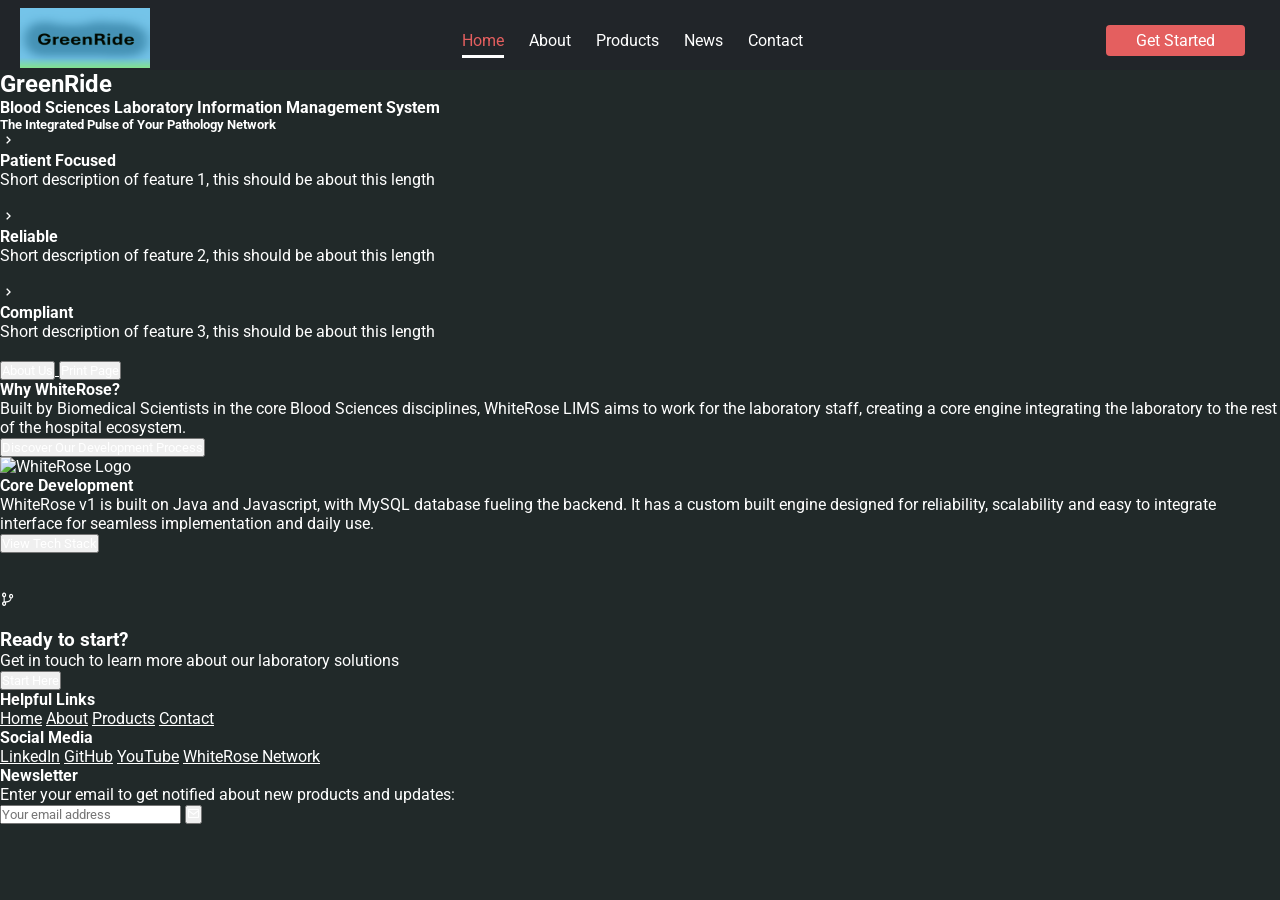
==== index.html @ c18aa9e8 "transition to GreenRide" ====
<!DOCTYPE html>
<html lang="en">
<head>
    <meta charset="UTF-8">
    <meta name="viewport" content="width=device-width, initial-scale=1.0">
    <meta name="description" content="Welcome to GreenRide - We make city travel cleaner, greener, and smarter, one ride at a time.">
    <meta name="keywords" content="">
    <title id="welcome_header">GreenRide</title>
    <link rel="icon" type="image/x-icon" href="logo.png">
    <link rel="stylesheet" href="stylesheet.css">
    <link rel="stylesheet" href="navbar.css">
    <link rel="stylesheet" href="general.css">
    <link rel="stylesheet" href="main.css">
    <link href='https://unpkg.com/boxicons@2.1.4/css/boxicons.min.css' rel='stylesheet'>
</head>
<body>
  <nav>
  <div class="navbar">
  <!-- Navbar is seperated into left, middle and right -->
        <div class="left-section">
           <img id="nav-logo" src="logo.png" alt="logo">
        </div>
        <div class="middle-section">
          <ul>
            <li><a href="index.html" class="current">Home</a></li>
            <li><a href="about.html">About</a></li>
            <li><a href="products.html">Products</a></li>
            <li><a href="#">News</a></li>
            <li><a href="#">Contact</a></li>
          </ul>
        </div>
        <div class="right-section">
          <button class="get-started-btn">Get Started</button>
        </div>
			</div>
  </nav>
    <div class="main">
        <h2 class="lims-title">GreenRide</h2>
        <h4 class="first-description">Blood Sciences Laboratory Information Management System </h4>
        <h5 class="second-description">The Integrated Pulse of Your Pathology Network</h5>
    </div>

    <div class="features">
      <div class="item">
        <div class="icon">
          <i class='bx  bx-chevron-right'></i>
        </div>
        <div class="info">
          <h4>Patient Focused</h4>
          <p>Short description of feature 1, this should be about this length</p>
        </div>
        <i class='bx  bx-tachometer-alt'></i>
      </div>
      <div class="item">
        <div class="icon">
          <i class='bx  bx-chevron-right'></i>
        </div>
        <div class="info">
          <h4>Reliable</h4>
          <p>Short description of feature 2, this should be about this length</p>
        </div>
        <i class='bx  bx-building-hospital'></i>
      </div>
      <div class="item">
        <div class="icon">
          <i class='bx  bx-chevron-right'></i>
        </div>
        <div class="info">
          <h4>Compliant</h4>
          <p>Short description of feature 3, this should be about this length</p>
        </div>
        <i class='bx  bx-building-hospital'></i>
      </div>
    </div>

    <div class="seperator">
      <a href="#about-us">
      <button class="about-us-seperator">About Us</button>
    </a>
    <button class="print-btn" id="printBtn">Print Page</button>
    </div>



    <div class="about-us" id="about-us">
      <div class="info">
        <h4 id="about-us-h4">Why WhiteRose?</h4>
        <p>Built by Biomedical Scientists in the core Blood Sciences disciplines,
          WhiteRose LIMS aims to work for the laboratory staff, creating a core engine
          integrating the laboratory to the rest of the hospital ecosystem.
        </p>
        <button class="speak-with-us-btn">Discover Our Development Process</button>
      </div>
      <img src="images/WhiteRose Logo.jpg" alt="WhiteRose Logo">
    </div>
    <div class="skills">
      <div class="left">
        <div class="info">
          <h4>Core Development</h4>
          <p>WhiteRose v1 is built on Java and Javascript, with MySQL database
            fueling the backend. It has a custom built engine designed for reliability, scalability and
            easy to integrate interface for seamless implementation and daily use.
          </p>
        </div>
        <button class="tech-stack">View Tech Stack</button>
      </div>
      <div class="right">
        <div class="item">
          <i class='bx  bx-file-code'></i>
        </div>
        <div class="item">
          <i class='bx  bx-scan-barcode'></i>
        </div>
        <div class="item">
          <i class='bx  bx-git-branch'></i>
        </div>
        <div class="item">
          <i class='bx  bx-medical-flask'></i>
        </div>
      </div>
    </div>

  <footer>
    <div class="start">
      <h3>Ready to start?</h3>
      <p>Get in touch to learn more about our laboratory solutions</p>
      <button class="speak-with-us-btn">Start Here</button>
    </div>

    <div class="links-collection">
      <div class="about">
        <h4>Helpful Links</h4>
        <a href="#">Home</a>
        <a href="#">About</a>
        <a href="#">Products</a>
        <a href="#">Contact</a>
      </div>

      <div class="social">
        <h4>Social Media</h4>
        <a href="#">LinkedIn</a>
        <a href="#">GitHub</a>
        <a href="#">YouTube</a>
        <a href="#">WhiteRose Network</a>
      </div>

      <div class="news">
        <h4>Newsletter</h4>
        <p>Enter your email to get notified about new products and updates:</p>

        <form>
          <input type="email" placeholder="Your email address">
          <button class=""><i class='bx  bx-envelope'></i> </button>
        </form>
      </div>
    </div>
  </footer>

  <noscript><p>JavaScript is required to use this website.</p></noscript>
  <script src="script.js"></script>
</body>
</html>
---- navbar.css ----
@import url('https://fonts.googleapis.com/css2?family=Roboto:ital,wght@0,100..900;1,100..900&display=swap');

*{
    margin: 0;
    padding: 0;
    box-sizing: border-box;
    font-family: 'Roboto', Helvetica, sans-serif;
    color: white;
}

body {
    background-color: #212929;
}

*{
    margin: 0;
    padding: 0;
    box-sizing: border-box;
}

.navbar {
    position: sticky;
    top: 0;
    height: 70px;
    padding-top: 10px;
    display: flex;
    align-items: center;
    flex-direction: row;
    justify-content: space-between;
    z-index: 100;
    background-color: #212529;
}

.left-section {
    align-items: left;
    flex: 1;
    padding-left: 20px;
}

#nav-logo {
    width: 130px;
    height: 60px;
}

.middle-section{
    display: flex;
    flex: 1;
    align-items: center;
    justify-content: center;
}

.middle-section ul{
    display: flex;
}

.middle-section ul li {
    list-style: none;
}

.middle-section ul li a{
    text-decoration: none;
    color: rgb(255, 255, 255);
    font-size: 16px;
    margin-right: 25px;
    transition: color 0.3s ease;
}

.middle-section ul li a.current{
    color: rgb(228, 95, 95);
    border-bottom: white 3px solid;
    padding-bottom: 5px;
}

.middle-section ul li:hover a{
    color: rgb(228, 95, 95)
}

.middle-section ul li:last-child a{
    margin: 0;
}
.right-section {
    display: flex;
    flex: 1;
    align-items: right;
    justify-content: right;
    padding-right:35px;
}

.get-started-btn {
    background: rgb(228, 95, 95);
    padding:  6px 30px;
    border: none;
    font-size: 16px;
    font-weight: 400;
    color: white;
    cursor: pointer;
    border-radius: 4px;
    transition: background-color 0.3s ease;;
}

.get-started-btn:hover{
    background-color: rgb(226, 43, 43);
}
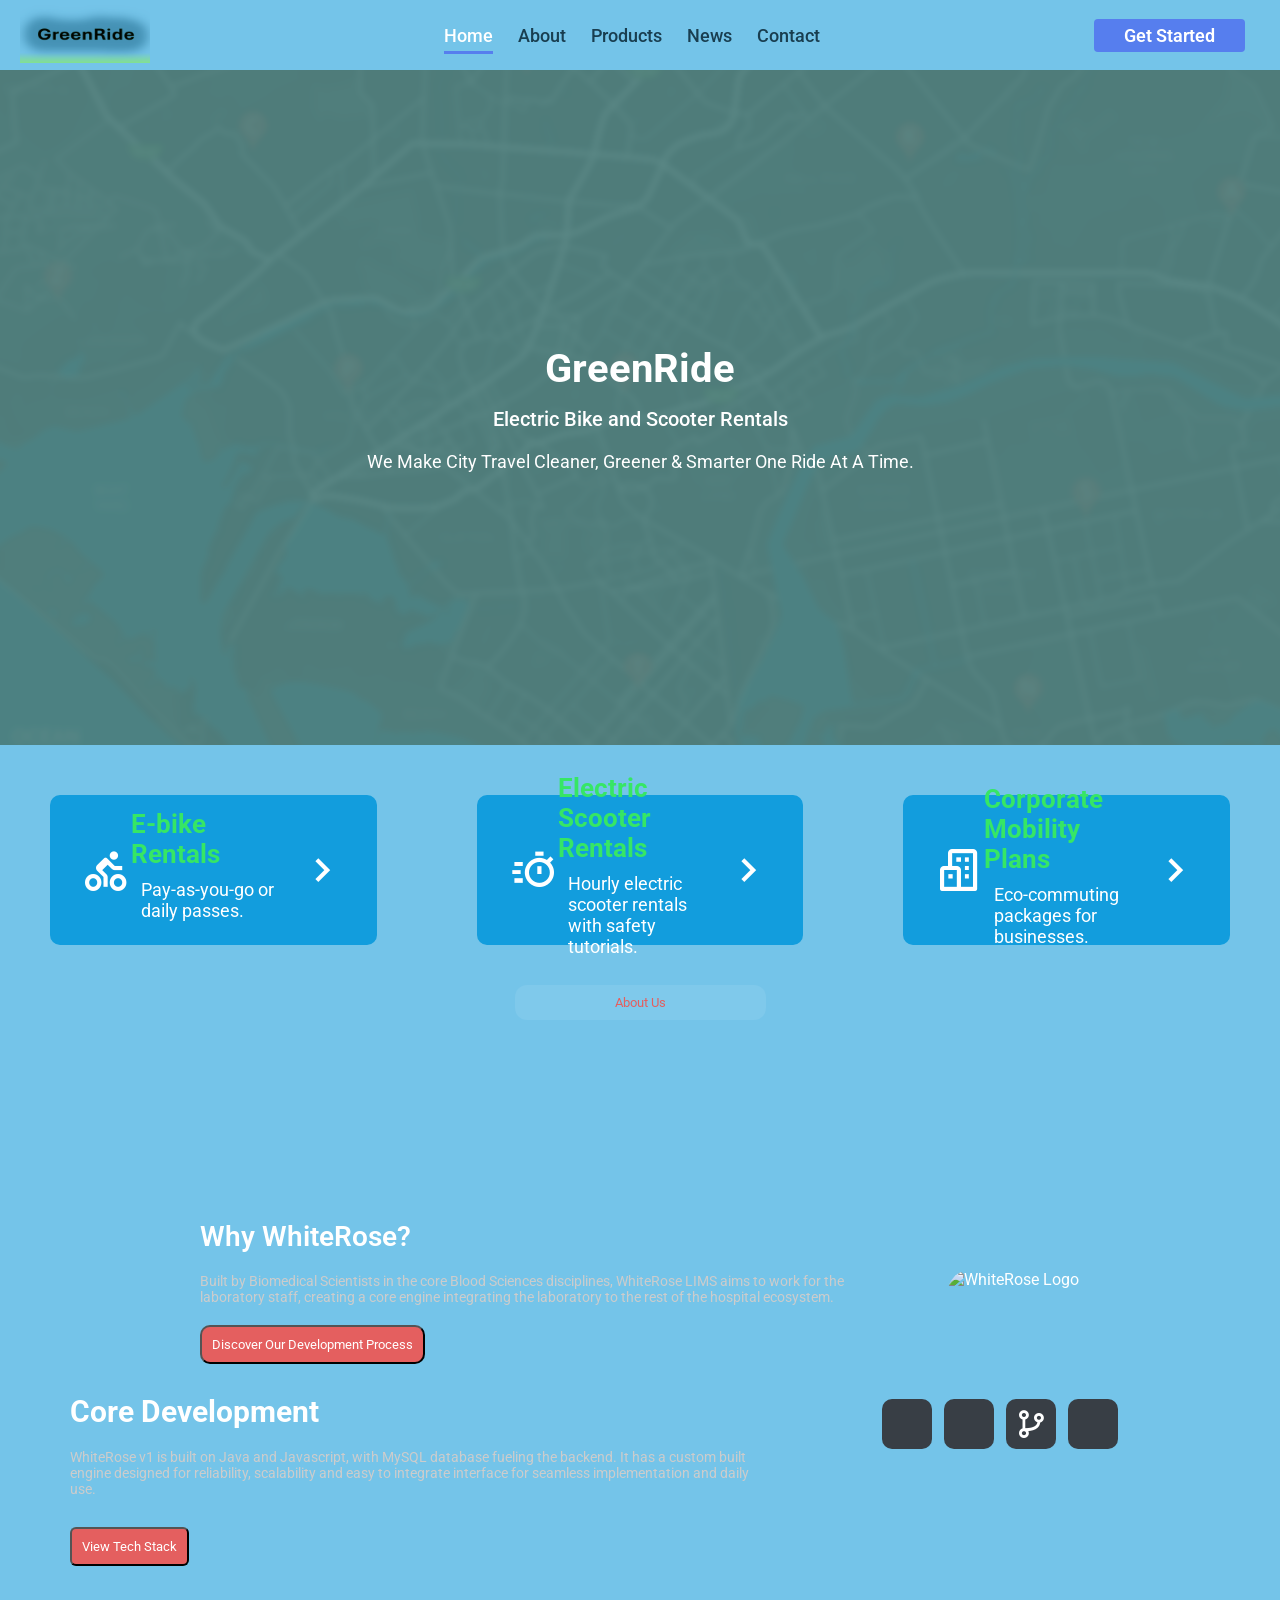
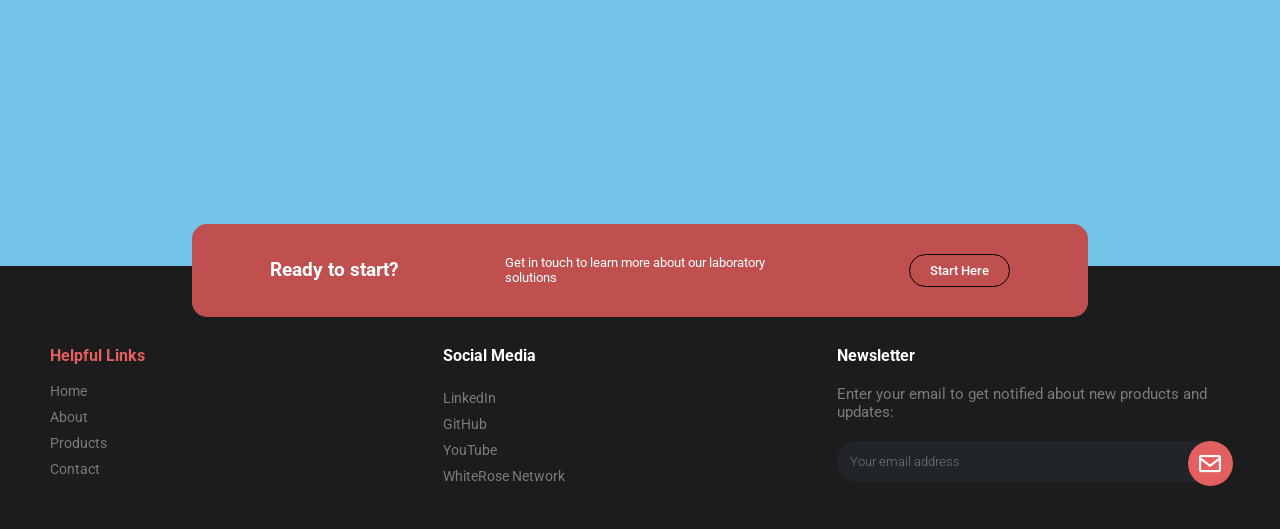
==== commit 68d115ab: "updated info, colour theme changes, content" ====
--- a/index.html
+++ b/index.html
@@ -6,19 +6,21 @@
     <meta name="description" content="Welcome to GreenRide - We make city travel cleaner, greener, and smarter, one ride at a time.">
     <meta name="keywords" content="">
     <title id="welcome_header">GreenRide</title>
-    <link rel="icon" type="image/x-icon" href="logo.png">
+    <link rel="icon" type="image/x-icon" href="images/logo.png">
     <link rel="stylesheet" href="stylesheet.css">
     <link rel="stylesheet" href="navbar.css">
     <link rel="stylesheet" href="general.css">
     <link rel="stylesheet" href="main.css">
     <link href='https://unpkg.com/boxicons@2.1.4/css/boxicons.min.css' rel='stylesheet'>
+    
 </head>
 <body>
   <nav>
   <div class="navbar">
   <!-- Navbar is seperated into left, middle and right -->
         <div class="left-section">
-           <img id="nav-logo" src="logo.png" alt="logo">
+          <a href="index.html"> 
+          <img id="nav-logo" src="images/logo.png" alt="logo"></a>
         </div>
         <div class="middle-section">
           <ul>
@@ -30,54 +32,67 @@
           </ul>
         </div>
         <div class="right-section">
-          <button class="get-started-btn">Get Started</button>
+          <a href="products.html">
+            <button class="get-started-btn">Get Started</button>
+          </a>
         </div>
 			</div>
   </nav>
-    <div class="main">
-        <h2 class="lims-title">GreenRide</h2>
-        <h4 class="first-description">Blood Sciences Laboratory Information Management System </h4>
-        <h5 class="second-description">The Integrated Pulse of Your Pathology Network</h5>
+    <div class="above-the-fold">
+      <div class="image-container">
+        <img srcset="
+          images/map-vector.jpg 100w
+          images/map-vector.jpg 200w
+          images/map-vector.jpg 400w
+          images/map-vector.jpg 800w
+          images/map-vector.jpg 1000w" src="images/map-vector.jpg"
+          sizes="(width <= 600px) 400px, 1000px"
+          alt="map of city vector">
+        <div class="overlay-text"> 
+          <h2 class="greenride-title">GreenRide</h2>
+          <h4 class="first-description">Electric Bike and Scooter Rentals</h4>
+          <h5 class="second-description">We Make City Travel Cleaner, Greener & Smarter One Ride At A Time. </h5>
+        </div>
+      </div>
     </div>
 
     <div class="features">
       <div class="item">
         <div class="icon">
-          <i class='bx  bx-chevron-right'></i>
+          <i class="bx bx-cycling"></i>
         </div>
         <div class="info">
-          <h4>Patient Focused</h4>
-          <p>Short description of feature 1, this should be about this length</p>
+          <h4>E-bike Rentals</h4>
+          <p>Pay-as-you-go or daily passes.</p>
         </div>
-        <i class='bx  bx-tachometer-alt'></i>
+        <i class='bx  bx-chevron-right'></i>
       </div>
       <div class="item">
         <div class="icon">
-          <i class='bx  bx-chevron-right'></i>
+          <i class="bx bx-timer"></i>
         </div>
         <div class="info">
-          <h4>Reliable</h4>
-          <p>Short description of feature 2, this should be about this length</p>
+          <h4>Electric Scooter Rentals</h4>
+          <p>Hourly electric scooter rentals with safety tutorials.</p>
         </div>
-        <i class='bx  bx-building-hospital'></i>
+          <i class='bx  bx-chevron-right'></i>
       </div>
       <div class="item">
         <div class="icon">
-          <i class='bx  bx-chevron-right'></i>
+          <i class='bx  bx-buildings'></i>
         </div>
         <div class="info">
-          <h4>Compliant</h4>
-          <p>Short description of feature 3, this should be about this length</p>
+          <h4>Corporate Mobility Plans</h4>
+          <p>Eco-commuting packages for businesses.</p>
         </div>
-        <i class='bx  bx-building-hospital'></i>
+        <i class='bx  bx-chevron-right'></i>
       </div>
     </div>
 
     <div class="seperator">
       <a href="#about-us">
-      <button class="about-us-seperator">About Us</button>
-    </a>
-    <button class="print-btn" id="printBtn">Print Page</button>
+        <button class="about-us-seperator">About Us</button>
+      </a>
     </div>
 
 
--- a/main.css
+++ b/main.css
@@ -0,0 +1,517 @@
+@import url('https://fonts.googleapis.com/css2?family=Roboto:ital,wght@0,100..900;1,100..900&display=swap');
+
+*{
+    margin: 0;
+    padding: 0;
+    box-sizing: border-box;
+    font-family: 'Roboto', Helvetica, sans-serif;
+    color: white;
+}
+
+body {
+    background-color: #74c4e9;
+}
+
+.navbar {
+    position: sticky;
+    top: 0;
+    height: 70px;
+    display: flex;
+    align-items: center;
+    flex-direction: row;
+    justify-content: space-between;
+    z-index: 100;
+    background-color: #74c4e9;
+}
+
+.left-section {
+    align-items: left;
+    flex: 1;
+    padding-left: 20px;
+}
+
+#nav-logo {
+    width: 130px;
+    height: 60px;
+}
+
+.middle-section{
+    display: flex;
+    flex: 1;
+    align-items: center;
+    justify-content: center;
+}
+
+.middle-section ul{
+    display: flex;
+}
+
+.middle-section ul li {
+    list-style: none;
+}
+
+.middle-section ul li a{
+    text-decoration: none;
+    color: #193e50;
+    font-size: 18px;
+    font-weight: 500;
+    margin-right: 25px;
+    transition: color 0.3s ease;
+}
+
+.middle-section ul li a.current{
+    color: #ffffff;
+    border-bottom: #567eee 3px solid;
+    padding-bottom: 5px;
+}
+
+.middle-section ul li:hover a{
+    color: #ffffff
+}
+
+.middle-section ul li:last-child a{
+    margin: 0;
+}
+.right-section {
+    display: flex;
+    flex: 1;
+    align-items: right;
+    justify-content: right;
+    padding-right:35px;
+}
+
+.get-started-btn {
+    background: #567eee;
+    padding:  6px 30px;
+    border: none;
+    font-size: 18px;
+    font-weight: 600;
+    color: #ffffff;
+    cursor: pointer;
+    border-radius: 4px;
+    transition: background-color 0.5s ease;
+}
+
+.get-started-btn:hover{
+    background-color: #36e665;
+}
+
+.above-the-fold {
+    min-height: 75vh; 
+    display: flex;
+    align-items: center;
+    justify-content: center;
+    margin-bottom: 2.5vh;
+    padding: 0;
+    background-color: rgb(80, 128, 126);
+}
+
+.image-container{
+    position: relative;
+    width: 100%;
+    height: 75vh;   
+    overflow: hidden;
+}
+
+.image-container img {
+    display: block;
+    width: 100%;
+    height: 100%;
+    object-fit: cover;         
+    opacity: 0.05;
+    filter: blur(3px);
+    transform: scale(1.02);    
+    will-change: filter, transform;
+    z-index: 0;
+}
+.above-the-fold img{
+    width: 100%;
+    height: 100%;
+    object-fit: cover;
+    opacity: 0.06;
+    filter: blur(3px);
+    transform: scale(1.02);
+    z-index: 0;
+}
+
+.overlay-text {
+    position: absolute;
+    top: 50%;
+    left: 50%;
+    transform: translate(-50%, -50%);
+    color: #000000;
+    text-align: center;
+    z-index: 2;
+}
+
+.greenride-title {
+    font-size: 40px;
+    font-weight: 600px;
+    align-items: center;
+    justify-content: center;
+}
+
+.first-description{
+    margin-top: 15px;
+    font-size: 20px;
+    font-weight: 500;
+}
+
+.second-description {
+    margin-top: 20px;
+    font-size: 18px;
+    font-weight: 400;
+}
+
+.features {
+    margin-top: 50px;
+    padding: 0 50px;
+    display: flex;
+    flex-wrap: nowrap;
+    gap: 100px;
+}
+
+.features .item{
+    background-color: #129ddd;
+    display: flex;
+    justify-content: space-between;
+    align-items: center;
+    height: 150px;
+    width: 100%;
+    border-radius: 10px;
+    padding: 0px 30px;
+    border: 1px solid transparent;
+    cursor: pointer;
+    transition: all 0.5s ease;
+}
+
+.features .item:hover{
+    border-color: #36e665;
+    border-width: 3px;
+}
+
+.features .item .icon{
+    width: 60px;
+    height: 60px;
+    border-radius: 50%;
+    display: flex;
+    align-items: center;
+    justify-content: center;
+    transition: background-color 0.1s ease;
+}
+
+.features .item:hover .icon{
+    background-color: #36e665;
+}
+
+.features .item .icon i{
+    font-size: 50px;
+}
+
+.features .item .info{
+    display: flex;
+    flex-direction: column;
+    align-items: center;
+}
+
+.features .item .info h4{
+    color: #36e665;
+    font-size: 26px;
+}
+
+.features .item .info p{
+    color: white;
+    font-size: 18px;
+    font-weight: 400;
+    padding: 10px;
+}
+
+.features .item > i{
+    color: white;
+    font-size: 50px;
+    transition: color 0.3s ease;
+}
+
+.features .item:hover > i{
+    color: #36e665;
+}
+
+.seperator{
+    display: flex;
+    justify-content: center;
+    align-items: center;
+}
+
+.about-us-seperator{
+    margin: 40px 50px 200px;
+    padding: 10px 100px;
+    background-color: rgba(255, 255, 255, 0.08);
+    color: rgb(228, 95, 95);
+    border-radius: 12px;
+    text-align: center;
+    border-style: none;
+    cursor: pointer;
+}
+
+.about-us-seperator:hover{
+    background-color: #36e665;;
+    color: #fff;
+}
+
+.print-btn {
+    cursor: pointer;
+    display: flex;
+    align-items: center;
+    justify-content: center;
+    font-size: 14px;
+    font-weight: 500;
+    background-color: rgba(255, 255, 255, 0.08);
+    color: #ccc;
+    padding: 8px 16px;
+    border-radius: 3px;
+    border: none;
+}
+
+.about-us {
+    display: flex;
+    justify-content: space-around;
+    padding: 0 50px;
+}
+
+
+.about-us .info{
+    padding-left: 150px;
+    flex: 3;
+}
+
+.about-us .info h4{
+    color: #fff;
+    font-size: 28px;
+    font-weight: 600;
+    margin-bottom: 20px;
+}
+
+.about-us .info p{
+    color: #ccc;
+    font-size: 14px;
+}
+
+.about-us .info .speak-with-us-btn{
+    margin-top: 20px;
+    background-color: rgb(228, 95, 95);
+    padding: 10px;
+    border-radius: 10px;
+    cursor: pointer;
+}
+
+
+.about-us .info .speak-with-us-btn:hover{
+    background-color: rgb(226, 43, 43);
+}
+.about-us img{
+    width: 5px;
+    margin: 50px;
+    border-radius: 50px;
+    flex: 1;
+}
+
+.skills{
+    display: flex;
+    justify-content: space-around;
+    padding: 0 50px;
+    padding-bottom: 200px;
+}
+
+.skills .left{
+    width: 680px;
+    margin-top: 30px;
+}
+
+.skills .left .info h4{
+    color: #fff;
+    font-size: 30px;
+    margin-bottom: 20px;
+}
+
+.skills .left .info p{
+    color: #ccc;
+    font-size: 14px;
+}
+
+.skills .left .tech-stack{
+    margin-top: 30px;
+    background-color: rgb(228, 95, 95);
+    padding: 10px;
+    border-radius: 6px;
+}
+
+.skills .right{
+    width: 420px;
+    height: 120px;
+    display: flex;
+    align-items: center;
+    justify-content: center;
+    flex-wrap: wrap;
+    gap: 12px;
+}
+
+.skills .right .item{
+    display: flex;
+    align-items: center;
+    justify-content: center;
+    background: #383e45;
+    width: 50px;
+    height: 50px;
+    border-radius: 10px;
+}
+
+.skills .right .item i{
+    font-size: 34px;
+    color: #fff;
+
+}
+
+footer{
+    position: relative;
+    background-color: #1c1c1c;
+    padding: 80px 50px 40px;
+    margin-top: 100px;
+}
+
+footer .start{
+    display: flex;
+    align-items: center;
+    justify-content: space-around;
+    position: absolute;
+    background-color: rgb(192, 80, 80);
+    padding: 30px 25px;
+    border-radius: 15px;
+    width: 70%;
+    top: -16%;
+    left: 15%;
+}
+
+footer .start p{
+    font-size: 13px;
+    width: 35%;
+}
+
+footer .start button{
+    background: transparent;
+    border: 1px solid #000;
+    cursor: pointer;
+    padding: 8px 20px;
+    border-radius: 100px;
+    transition: all 0.3s ease;
+    font-weight: 500;
+}
+
+footer .start button:hover{
+    background-color: #fff;
+    border-color: #fff;
+    color: black;
+}
+
+footer .links-collection{
+    display: flex;
+    align-items: start;
+}
+
+footer .links-collection{
+    flex: 3;
+}
+
+footer .links-collection h4{
+    color: rgb(228, 95, 95);
+    margin-bottom: 20px;
+}
+
+footer .links-collection p{
+    color: #ccc;
+    font-size: 13px;
+}
+
+footer .links-collection .about{
+    flex: 3;
+}
+
+footer .links-collection .about h4{
+    color: rgb(228, 95, 95);
+    margin-bottom: 13px;
+}
+
+footer .links-collection .about p{
+    color: #ccc;
+    font-size: 13px;
+}
+
+footer .links-collection .social{
+    flex: 3;
+}
+
+footer .links-collection .social h4, footer .links-collection .news h4{
+    color: #fff;
+    margin-bottom: 20px;
+}
+
+footer .links-collection a{
+    display: block;
+    text-decoration: none;
+    color: #7b7b7b;
+    font-size: 14px;
+    line-height: 26px;
+    transition: color 0.3s ease;
+}
+
+footer .links-collection a:hover{
+    color: rgb(228, 95, 95);
+}
+
+footer .links-collection .news{
+    flex: 3;
+}
+
+footer .links-collection .news p{
+    color: #7b7b7b;
+    font-size: 15px;
+}
+
+footer .links-collection .news form{
+    width: 100%;
+    margin-top: 20px;
+    position: relative;
+}
+
+footer .links-collection .news form input{
+    width: 100%;
+    background-color: #212529;
+    border: none;
+    padding: 13px;
+    border-radius: 100px;
+    font-weight: 300;
+    font-size: 13px;
+}
+
+footer .links-collection .news form button{
+    display: flex;
+    align-items: center;
+    justify-content: center;
+    width: 45px;
+    height: 45px;
+    background: rgb(228, 95, 95);
+    border: none;
+    border-radius: 50%;
+    position: absolute;
+    top: 0;
+    right: -3px;
+    cursor: pointer;
+    transition: background-color 0.3s ease;
+}
+
+footer .links-collection .news form button:hover{
+    background-color: rgb(226, 43, 43);
+}
+
+footer .links-collection .news form button i{
+    font-size: 26px;
+}
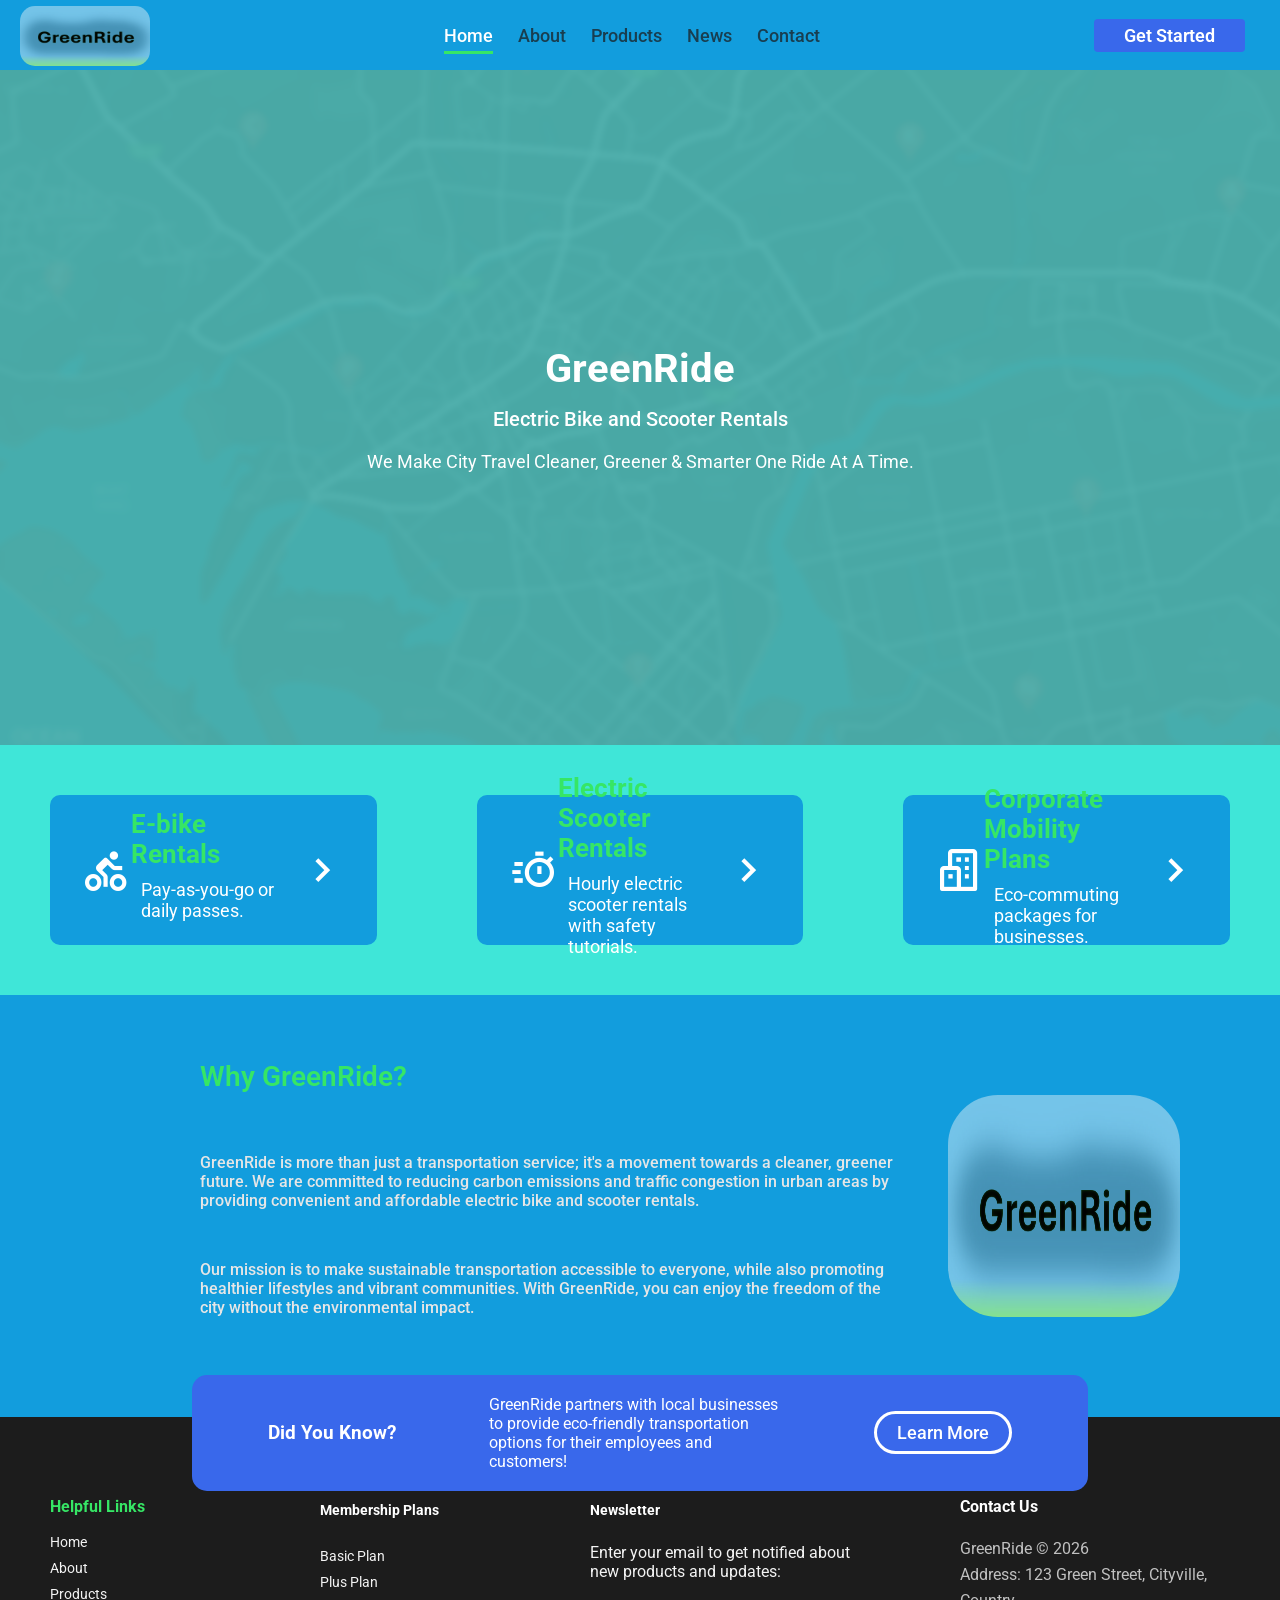
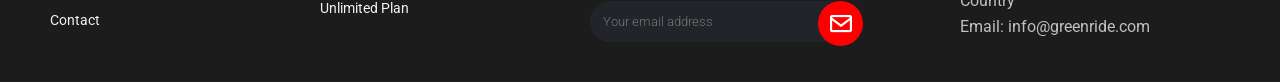
==== commit cc60c04d: "modified index and about pages, updated css to reflect changes." ====
--- a/index.html
+++ b/index.html
@@ -89,57 +89,28 @@
       </div>
     </div>
 
-    <div class="seperator">
-      <a href="#about-us">
-        <button class="about-us-seperator">About Us</button>
-      </a>
-    </div>
-
-
-
-    <div class="about-us" id="about-us">
-      <div class="info">
-        <h4 id="about-us-h4">Why WhiteRose?</h4>
-        <p>Built by Biomedical Scientists in the core Blood Sciences disciplines,
-          WhiteRose LIMS aims to work for the laboratory staff, creating a core engine
-          integrating the laboratory to the rest of the hospital ecosystem.
-        </p>
-        <button class="speak-with-us-btn">Discover Our Development Process</button>
-      </div>
-      <img src="images/WhiteRose Logo.jpg" alt="WhiteRose Logo">
-    </div>
-    <div class="skills">
-      <div class="left">
+    <article>
+      <div class="about-us">
         <div class="info">
-          <h4>Core Development</h4>
-          <p>WhiteRose v1 is built on Java and Javascript, with MySQL database
-            fueling the backend. It has a custom built engine designed for reliability, scalability and
-            easy to integrate interface for seamless implementation and daily use.
+          <h4 id="about-us-h4">Why GreenRide?</h4>
+          <p>GreenRide is more than just a transportation service; it's a movement towards a cleaner, greener future. 
+            We are committed to reducing carbon emissions and traffic congestion in urban areas by providing convenient and 
+            affordable electric bike and scooter rentals.
+            </p>
+            <p>
+            Our mission is to make sustainable transportation accessible to everyone, while also promoting healthier lifestyles and vibrant communities. 
+            With GreenRide, you can enjoy the freedom of the city without the environmental impact.
           </p>
         </div>
-        <button class="tech-stack">View Tech Stack</button>
+        <img src="images/logo.png" alt="GreenRide Logo">
       </div>
-      <div class="right">
-        <div class="item">
-          <i class='bx  bx-file-code'></i>
-        </div>
-        <div class="item">
-          <i class='bx  bx-scan-barcode'></i>
-        </div>
-        <div class="item">
-          <i class='bx  bx-git-branch'></i>
-        </div>
-        <div class="item">
-          <i class='bx  bx-medical-flask'></i>
-        </div>
-      </div>
-    </div>
-
+    </article>
   <footer>
     <div class="start">
-      <h3>Ready to start?</h3>
-      <p>Get in touch to learn more about our laboratory solutions</p>
-      <button class="speak-with-us-btn">Start Here</button>
+      <h3>Did You Know?</h3>
+      <p>GreenRide partners with local businesses to provide 
+        eco-friendly transportation options for their employees and customers!</p>
+      <button class="speak-with-us-btn">Learn More</button>
     </div>
 
     <div class="links-collection">
@@ -151,16 +122,15 @@
         <a href="#">Contact</a>
       </div>
 
-      <div class="social">
-        <h4>Social Media</h4>
-        <a href="#">LinkedIn</a>
-        <a href="#">GitHub</a>
-        <a href="#">YouTube</a>
-        <a href="#">WhiteRose Network</a>
+      <div class="plans">
+        <a href="#"><h4>Membership Plans</h4></a>
+        <a href="#">Basic Plan</a>
+        <a href="#">Plus Plan</a>
+        <a href="#">Unlimited Plan</a>
       </div>
 
       <div class="news">
-        <h4>Newsletter</h4>
+        <a href="news"><h4>Newsletter</h4></a>
         <p>Enter your email to get notified about new products and updates:</p>
 
         <form>
@@ -168,10 +138,17 @@
           <button class=""><i class='bx  bx-envelope'></i> </button>
         </form>
       </div>
+
+      <div class="company-info">
+        <h4>Contact Us</h4>
+        <p>GreenRide &#169; 2026</p>
+        <p>Address: 123 Green Street, Cityville, Country</p>
+        <p>Email: info@greenride.com</p>
+      </div>
     </div>
   </footer>
 
   <noscript><p>JavaScript is required to use this website.</p></noscript>
   <script src="script.js"></script>
-</body>
+</body>   
 </html>
--- a/main.css
+++ b/main.css
@@ -9,7 +9,7 @@
 }
 
 body {
-    background-color: #74c4e9;
+    background-color: #3fe6d8;
 }
 
 .navbar {
@@ -21,7 +21,7 @@
     flex-direction: row;
     justify-content: space-between;
     z-index: 100;
-    background-color: #74c4e9;
+    background-color: #129ddd;
 }
 
 .left-section {
@@ -33,6 +33,8 @@
 #nav-logo {
     width: 130px;
     height: 60px;
+    border-radius: 15px;
+    margin-top: 5px;
 }
 
 .middle-section{
@@ -61,7 +63,7 @@
 
 .middle-section ul li a.current{
     color: #ffffff;
-    border-bottom: #567eee 3px solid;
+    border-bottom: #36e665 3px solid;
     padding-bottom: 5px;
 }
 
@@ -81,7 +83,7 @@
 }
 
 .get-started-btn {
-    background: #567eee;
+    background: #3968eb;
     padding:  6px 30px;
     border: none;
     font-size: 18px;
@@ -89,11 +91,12 @@
     color: #ffffff;
     cursor: pointer;
     border-radius: 4px;
-    transition: background-color 0.5s ease;
+    transition: background-color 0.3s ease;
 }
 
 .get-started-btn:hover{
-    background-color: #36e665;
+    background-color: #ffffff;
+    color: black;
 }
 
 .above-the-fold {
@@ -103,7 +106,7 @@
     justify-content: center;
     margin-bottom: 2.5vh;
     padding: 0;
-    background-color: rgb(80, 128, 126);
+    background-color: rgb(74, 175, 172);
 }
 
 .image-container{
@@ -165,6 +168,7 @@
 
 .features {
     margin-top: 50px;
+    margin-bottom: 50px;
     padding: 0 50px;
     display: flex;
     flex-wrap: nowrap;
@@ -242,42 +246,12 @@
     align-items: center;
 }
 
-.about-us-seperator{
-    margin: 40px 50px 200px;
-    padding: 10px 100px;
-    background-color: rgba(255, 255, 255, 0.08);
-    color: rgb(228, 95, 95);
-    border-radius: 12px;
-    text-align: center;
-    border-style: none;
-    cursor: pointer;
-}
-
-.about-us-seperator:hover{
-    background-color: #36e665;;
-    color: #fff;
-}
-
-.print-btn {
-    cursor: pointer;
-    display: flex;
-    align-items: center;
-    justify-content: center;
-    font-size: 14px;
-    font-weight: 500;
-    background-color: rgba(255, 255, 255, 0.08);
-    color: #ccc;
-    padding: 8px 16px;
-    border-radius: 3px;
-    border: none;
-}
-
 .about-us {
     display: flex;
     justify-content: space-around;
-    padding: 0 50px;
-}
-
+    padding: 50px 50px;
+    background-color: #129ddd;
+}
 
 .about-us .info{
     padding-left: 150px;
@@ -285,97 +259,37 @@
 }
 
 .about-us .info h4{
-    color: #fff;
+    color: #36e665;;
     font-size: 28px;
     font-weight: 600;
-    margin-bottom: 20px;
+    margin-bottom: 60px;
+    margin-top: 15px;
+
 }
 
 .about-us .info p{
-    color: #ccc;
-    font-size: 14px;
-}
-
-.about-us .info .speak-with-us-btn{
-    margin-top: 20px;
-    background-color: rgb(228, 95, 95);
-    padding: 10px;
-    border-radius: 10px;
-    cursor: pointer;
-}
-
-
-.about-us .info .speak-with-us-btn:hover{
-    background-color: rgb(226, 43, 43);
+    color: #e6e6e6;
+    font-size: 18x;
+    font-weight: 500;
+    margin: 50px 0px;
+}
+
+
+.about-us .info .membership-btn:hover{
+    background-color: #ffffff;
+    color: black;
 }
 .about-us img{
-    width: 5px;
+    width: 4px;
     margin: 50px;
     border-radius: 50px;
     flex: 1;
-}
-
-.skills{
-    display: flex;
-    justify-content: space-around;
-    padding: 0 50px;
-    padding-bottom: 200px;
-}
-
-.skills .left{
-    width: 680px;
-    margin-top: 30px;
-}
-
-.skills .left .info h4{
-    color: #fff;
-    font-size: 30px;
-    margin-bottom: 20px;
-}
-
-.skills .left .info p{
-    color: #ccc;
-    font-size: 14px;
-}
-
-.skills .left .tech-stack{
-    margin-top: 30px;
-    background-color: rgb(228, 95, 95);
-    padding: 10px;
-    border-radius: 6px;
-}
-
-.skills .right{
-    width: 420px;
-    height: 120px;
-    display: flex;
-    align-items: center;
-    justify-content: center;
-    flex-wrap: wrap;
-    gap: 12px;
-}
-
-.skills .right .item{
-    display: flex;
-    align-items: center;
-    justify-content: center;
-    background: #383e45;
-    width: 50px;
-    height: 50px;
-    border-radius: 10px;
-}
-
-.skills .right .item i{
-    font-size: 34px;
-    color: #fff;
-
 }
 
 footer{
     position: relative;
     background-color: #1c1c1c;
     padding: 80px 50px 40px;
-    margin-top: 100px;
 }
 
 footer .start{
@@ -383,8 +297,8 @@
     align-items: center;
     justify-content: space-around;
     position: absolute;
-    background-color: rgb(192, 80, 80);
-    padding: 30px 25px;
+    background-color: #3968eb;
+    padding: 20px 30px;
     border-radius: 15px;
     width: 70%;
     top: -16%;
@@ -392,18 +306,19 @@
 }
 
 footer .start p{
-    font-size: 13px;
+    font-size: 16px;
     width: 35%;
 }
 
 footer .start button{
     background: transparent;
-    border: 1px solid #000;
+    border: 3px solid #ffffff;
     cursor: pointer;
     padding: 8px 20px;
     border-radius: 100px;
     transition: all 0.3s ease;
     font-weight: 500;
+    font-size: 18px;
 }
 
 footer .start button:hover{
@@ -422,12 +337,12 @@
 }
 
 footer .links-collection h4{
-    color: rgb(228, 95, 95);
+    color: #36e665;
     margin-bottom: 20px;
 }
 
 footer .links-collection p{
-    color: #ccc;
+    color: #f3f3f3;
     font-size: 13px;
 }
 
@@ -436,20 +351,20 @@
 }
 
 footer .links-collection .about h4{
-    color: rgb(228, 95, 95);
+    color: #36e665;
     margin-bottom: 13px;
 }
 
 footer .links-collection .about p{
-    color: #ccc;
+    color: #f3f3f3;
     font-size: 13px;
 }
 
-footer .links-collection .social{
+footer .links-collection .plans{
     flex: 3;
 }
 
-footer .links-collection .social h4, footer .links-collection .news h4{
+footer .links-collection .plans h4, footer .links-collection .news h4{
     color: #fff;
     margin-bottom: 20px;
 }
@@ -457,14 +372,14 @@
 footer .links-collection a{
     display: block;
     text-decoration: none;
-    color: #7b7b7b;
+    color: #f3f3f3;
     font-size: 14px;
     line-height: 26px;
     transition: color 0.3s ease;
 }
 
 footer .links-collection a:hover{
-    color: rgb(228, 95, 95);
+    color: #36e665;
 }
 
 footer .links-collection .news{
@@ -472,8 +387,8 @@
 }
 
 footer .links-collection .news p{
-    color: #7b7b7b;
-    font-size: 15px;
+    color: #f3f3f3;
+    font-size: 16px;
 }
 
 footer .links-collection .news form{
@@ -498,7 +413,7 @@
     justify-content: center;
     width: 45px;
     height: 45px;
-    background: rgb(228, 95, 95);
+    background: #ff0000;
     border: none;
     border-radius: 50%;
     position: absolute;
@@ -509,9 +424,94 @@
 }
 
 footer .links-collection .news form button:hover{
-    background-color: rgb(226, 43, 43);
+    background-color: #36e665;
 }
 
 footer .links-collection .news form button i{
     font-size: 26px;
 }
+
+footer .links-collection .company-info{
+    flex: 3;
+    padding-left: 100px;   
+}
+
+footer .links-collection .company-info h4{
+    color: #fff;
+    margin-bottom: 20px;
+}
+
+footer .links-collection .company-info p{
+    color: #c0c0c0;
+    font-size: 16px;
+    line-height: 26px;
+}
+
+
+/*About us section */
+
+.column {
+  float: left;
+  width: 33.3%;
+  margin-bottom: 16px;
+  padding: 0 8px;
+}
+
+@media screen and (max-width: 650px) {
+  .column {
+    width: 100%;
+    display: block;
+  }
+}
+
+.card {
+  box-shadow: 0 4px 8px 0 rgba(0, 0, 0, 0.2);
+}
+
+.container {
+  padding: 0 16px;
+}
+
+.container::after, .row::after {
+  content: "";
+  clear: both;
+  display: table;
+}
+
+.title {
+  color: rgb(228, 228, 228);
+}
+
+.staff-card-name {
+  color: #36e665;
+  font-size: 24px;
+  font-weight: 600;
+}
+
+.button {
+  border: none;
+  outline: 0;
+  display: inline-block;
+  padding: 8px;
+  color: white;
+  background-color: #36e665;
+  text-align: center;
+  cursor: pointer;
+  width: 100%;
+}
+
+.button:hover {
+  background-color: #555;
+}
+
+
+
+
+
+
+
+
+
+
+
+
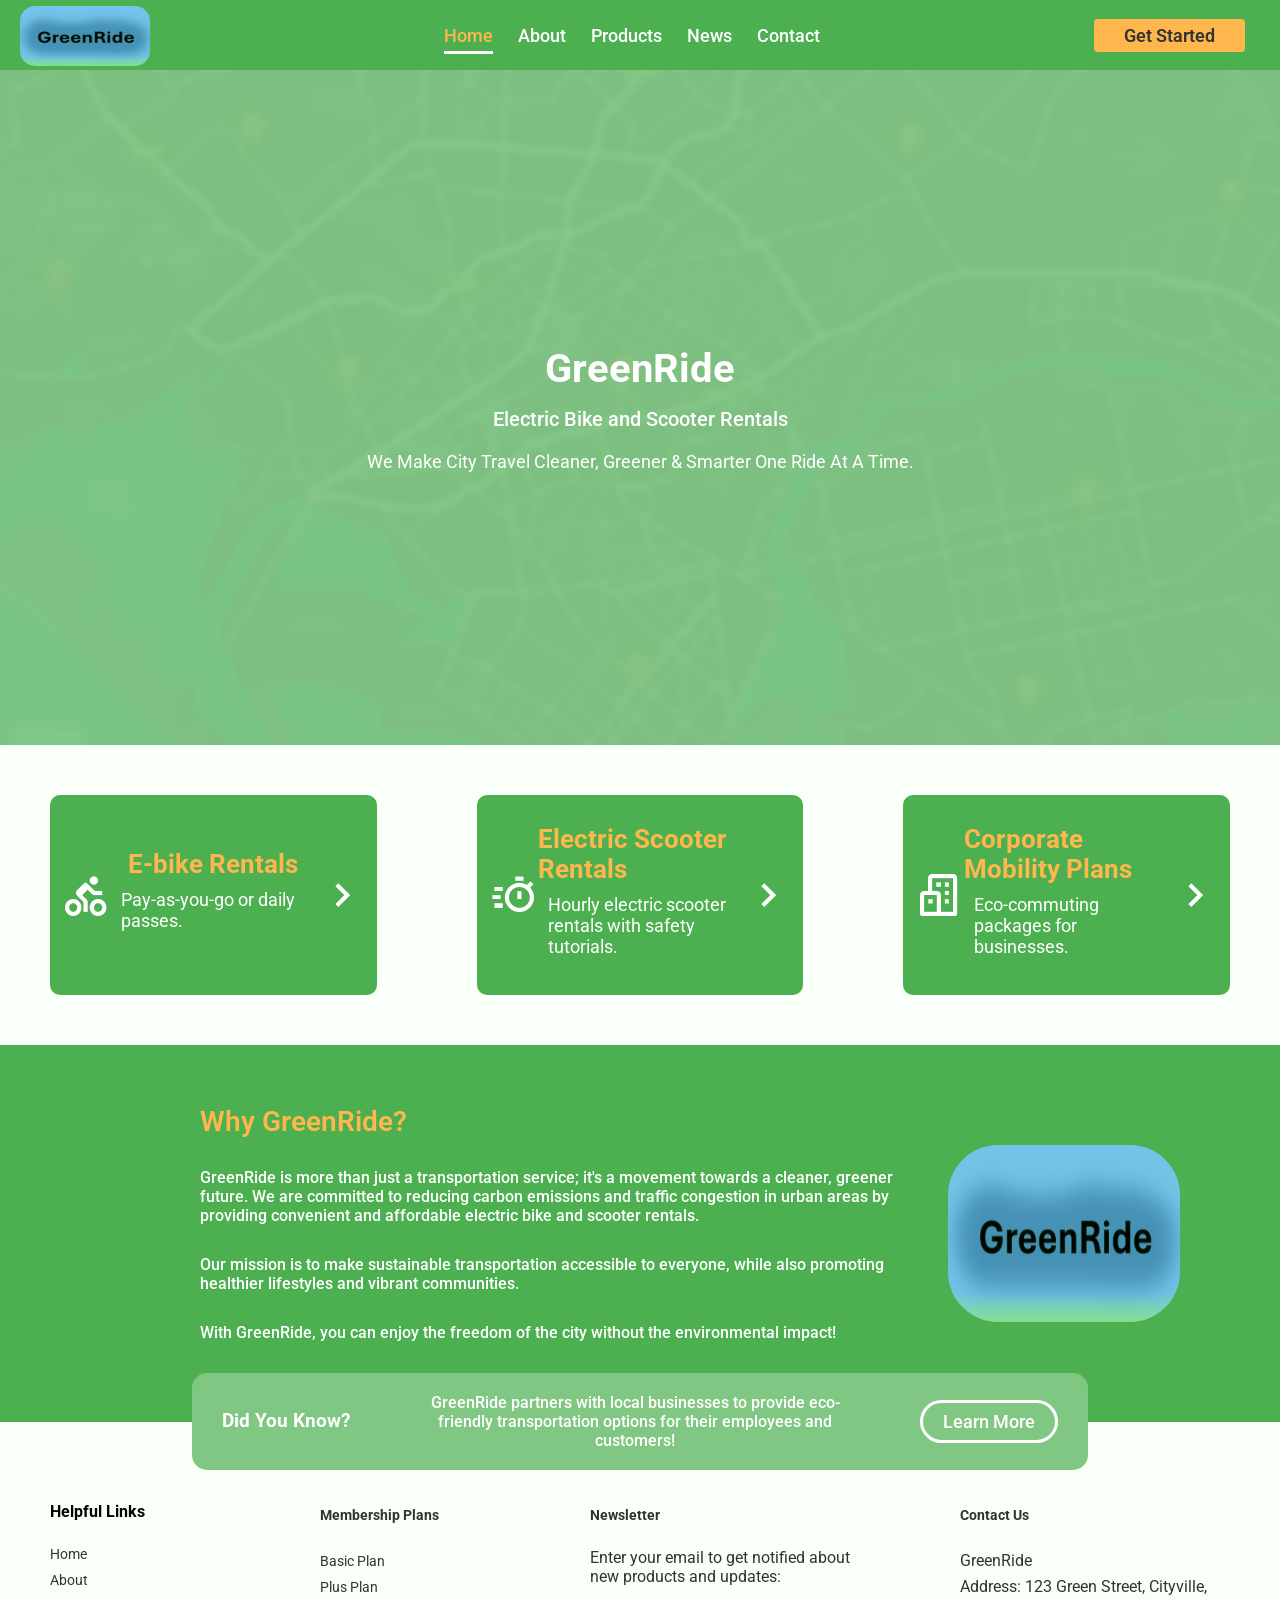
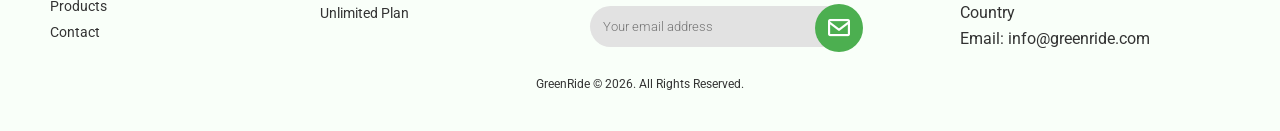
==== commit e25e215e: "started about page, minor updates to footer and body" ====
--- a/index.html
+++ b/index.html
@@ -12,22 +12,29 @@
     <link rel="stylesheet" href="general.css">
     <link rel="stylesheet" href="main.css">
     <link href='https://unpkg.com/boxicons@2.1.4/css/boxicons.min.css' rel='stylesheet'>
-    
+
 </head>
 <body>
   <nav>
   <div class="navbar">
   <!-- Navbar is seperated into left, middle and right -->
         <div class="left-section">
-          <a href="index.html"> 
+          <a href="index.html">
           <img id="nav-logo" src="images/logo.png" alt="logo"></a>
         </div>
         <div class="middle-section">
           <ul>
             <li><a href="index.html" class="current">Home</a></li>
             <li><a href="about.html">About</a></li>
-            <li><a href="products.html">Products</a></li>
-            <li><a href="#">News</a></li>
+            <li><a href="products.html">Products</a>
+              <ul>
+                <li><a href="basic">Basic</a></li>
+                <li><a href="basic">Plus</a></li>
+                <li><a href="basic">Unlimited</a></li>
+              </ul>
+            </li>
+            <li><a href="#news">News</a></li>
+
             <li><a href="#">Contact</a></li>
           </ul>
         </div>
@@ -48,7 +55,7 @@
           images/map-vector.jpg 1000w" src="images/map-vector.jpg"
           sizes="(width <= 600px) 400px, 1000px"
           alt="map of city vector">
-        <div class="overlay-text"> 
+        <div class="overlay-text">
           <h2 class="greenride-title">GreenRide</h2>
           <h4 class="first-description">Electric Bike and Scooter Rentals</h4>
           <h5 class="second-description">We Make City Travel Cleaner, Greener & Smarter One Ride At A Time. </h5>
@@ -93,13 +100,14 @@
       <div class="about-us">
         <div class="info">
           <h4 id="about-us-h4">Why GreenRide?</h4>
-          <p>GreenRide is more than just a transportation service; it's a movement towards a cleaner, greener future. 
-            We are committed to reducing carbon emissions and traffic congestion in urban areas by providing convenient and 
+          <p>GreenRide is more than just a transportation service; it's a movement towards a cleaner, greener future.
+            We are committed to reducing carbon emissions and traffic congestion in urban areas by providing convenient and
             affordable electric bike and scooter rentals.
             </p>
             <p>
-            Our mission is to make sustainable transportation accessible to everyone, while also promoting healthier lifestyles and vibrant communities. 
-            With GreenRide, you can enjoy the freedom of the city without the environmental impact.
+            Our mission is to make sustainable transportation accessible to everyone, while also promoting healthier lifestyles and vibrant communities.</p>
+
+            <p>With GreenRide, you can enjoy the freedom of the city without the environmental impact!
           </p>
         </div>
         <img src="images/logo.png" alt="GreenRide Logo">
@@ -108,7 +116,7 @@
   <footer>
     <div class="start">
       <h3>Did You Know?</h3>
-      <p>GreenRide partners with local businesses to provide 
+      <p>GreenRide partners with local businesses to provide
         eco-friendly transportation options for their employees and customers!</p>
       <button class="speak-with-us-btn">Learn More</button>
     </div>
@@ -130,7 +138,7 @@
       </div>
 
       <div class="news">
-        <a href="news"><h4>Newsletter</h4></a>
+        <a href="news"><h4 class="newsletter">Newsletter</h4></a>
         <p>Enter your email to get notified about new products and updates:</p>
 
         <form>
@@ -140,15 +148,18 @@
       </div>
 
       <div class="company-info">
-        <h4>Contact Us</h4>
-        <p>GreenRide &#169; 2026</p>
+        <a href="#contact.html"><h4 class="contact-us">Contact Us</h4></a>
+        <p>GreenRide</p>
         <p>Address: 123 Green Street, Cityville, Country</p>
         <p>Email: info@greenride.com</p>
       </div>
+    </div>
+    <div class="copyright">
+      <p>GreenRide &#169; 2026. All Rights Reserved.</p>
     </div>
   </footer>
 
   <noscript><p>JavaScript is required to use this website.</p></noscript>
   <script src="script.js"></script>
-</body>   
+</body>
 </html>
--- a/main.css
+++ b/main.css
@@ -9,7 +9,7 @@
 }
 
 body {
-    background-color: #3fe6d8;
+    background-color: #F9FFF9;
 }
 
 .navbar {
@@ -20,8 +20,8 @@
     align-items: center;
     flex-direction: row;
     justify-content: space-between;
-    z-index: 100;
-    background-color: #129ddd;
+    z-index: 1000;
+    background-color: #4CAF50;
 }
 
 .left-section {
@@ -46,15 +46,17 @@
 
 .middle-section ul{
     display: flex;
+    position: relative;
+    list-style: none;
 }
 
 .middle-section ul li {
-    list-style: none;
+    float: center;
 }
 
 .middle-section ul li a{
     text-decoration: none;
-    color: #193e50;
+    color: #ffffff;
     font-size: 18px;
     font-weight: 500;
     margin-right: 25px;
@@ -62,18 +64,43 @@
 }
 
 .middle-section ul li a.current{
-    color: #ffffff;
-    border-bottom: #36e665 3px solid;
+    color: #FFB74D;
+    border-bottom: white 3px solid;
     padding-bottom: 5px;
 }
 
 .middle-section ul li:hover a{
-    color: #ffffff
+    color: #FFB74D;
 }
 
 .middle-section ul li:last-child a{
     margin: 0;
 }
+
+.middle-section ul ul {
+    display: none;
+    position: absolute;
+    top: 100%;
+    border-top: 2px solid #FFB74D;
+    padding-top: 10px;
+}
+
+.middle-section ul ul li {
+    float: none;
+    padding-top: 2px;
+    padding-bottom: 2px;
+}
+
+.middle-section ul li:hover > ul {
+    display: block;
+}
+
+.middle-section > ul::after {
+    content:"";
+    display: block;
+    clear: both;
+}
+
 .right-section {
     display: flex;
     flex: 1;
@@ -83,12 +110,12 @@
 }
 
 .get-started-btn {
-    background: #3968eb;
+    background: #FFB74D;
     padding:  6px 30px;
     border: none;
     font-size: 18px;
     font-weight: 600;
-    color: #ffffff;
+    color: #333333;
     cursor: pointer;
     border-radius: 4px;
     transition: background-color 0.3s ease;
@@ -96,23 +123,23 @@
 
 .get-started-btn:hover{
     background-color: #ffffff;
-    color: black;
+    color: #333333;
 }
 
 .above-the-fold {
-    min-height: 75vh; 
+    min-height: 75vh;
     display: flex;
     align-items: center;
     justify-content: center;
     margin-bottom: 2.5vh;
     padding: 0;
-    background-color: rgb(74, 175, 172);
+    background-color: #81C784;
 }
 
 .image-container{
     position: relative;
     width: 100%;
-    height: 75vh;   
+    height: 75vh;
     overflow: hidden;
 }
 
@@ -120,10 +147,10 @@
     display: block;
     width: 100%;
     height: 100%;
-    object-fit: cover;         
+    object-fit: cover;
     opacity: 0.05;
     filter: blur(3px);
-    transform: scale(1.02);    
+    transform: scale(1.02);
     will-change: filter, transform;
     z-index: 0;
 }
@@ -142,7 +169,7 @@
     top: 50%;
     left: 50%;
     transform: translate(-50%, -50%);
-    color: #000000;
+    color: #333333;
     text-align: center;
     z-index: 2;
 }
@@ -176,21 +203,21 @@
 }
 
 .features .item{
-    background-color: #129ddd;
-    display: flex;
-    justify-content: space-between;
-    align-items: center;
-    height: 150px;
+    background-color: #4CAF50;
+    display: flex;
+    justify-content: center;
+    align-items: center;
+    height: 200px;
     width: 100%;
     border-radius: 10px;
-    padding: 0px 30px;
+    padding: 0px 10px;
     border: 1px solid transparent;
     cursor: pointer;
     transition: all 0.5s ease;
 }
 
 .features .item:hover{
-    border-color: #36e665;
+    border-color: #FFB74D;
     border-width: 3px;
 }
 
@@ -205,7 +232,7 @@
 }
 
 .features .item:hover .icon{
-    background-color: #36e665;
+    background-color: #FFB74D;
 }
 
 .features .item .icon i{
@@ -219,7 +246,7 @@
 }
 
 .features .item .info h4{
-    color: #36e665;
+    color: #FFB74D;
     font-size: 26px;
 }
 
@@ -237,7 +264,7 @@
 }
 
 .features .item:hover > i{
-    color: #36e665;
+    color: #FFB74D;;
 }
 
 .seperator{
@@ -250,7 +277,7 @@
     display: flex;
     justify-content: space-around;
     padding: 50px 50px;
-    background-color: #129ddd;
+    background-color: #4CAF50;
 }
 
 .about-us .info{
@@ -259,25 +286,26 @@
 }
 
 .about-us .info h4{
-    color: #36e665;;
+    color: #FFB74D;
     font-size: 28px;
     font-weight: 600;
-    margin-bottom: 60px;
-    margin-top: 15px;
+    margin-bottom: 15px;
+    margin-top: 10px;
 
 }
 
 .about-us .info p{
-    color: #e6e6e6;
-    font-size: 18x;
+    color: #ffffff;
+    font-size: 16px;
     font-weight: 500;
-    margin: 50px 0px;
+    margin-top: 30px;
+    margin-bottom: 30px;
 }
 
 
 .about-us .info .membership-btn:hover{
     background-color: #ffffff;
-    color: black;
+    color: #333333;
 }
 .about-us img{
     width: 4px;
@@ -288,16 +316,16 @@
 
 footer{
     position: relative;
-    background-color: #1c1c1c;
+    background-color: #F9FFF9;
     padding: 80px 50px 40px;
 }
 
 footer .start{
     display: flex;
     align-items: center;
-    justify-content: space-around;
+    justify-content: space-between;
     position: absolute;
-    background-color: #3968eb;
+    background-color: #81C784;
     padding: 20px 30px;
     border-radius: 15px;
     width: 70%;
@@ -307,7 +335,14 @@
 
 footer .start p{
     font-size: 16px;
-    width: 35%;
+    width: 50%;
+    color:#ffffff;
+    font-weight: 500;
+    text-align: center;
+}
+
+footer .start h3{
+    color: #ffffff;
 }
 
 footer .start button{
@@ -322,9 +357,9 @@
 }
 
 footer .start button:hover{
-    background-color: #fff;
-    border-color: #fff;
-    color: black;
+    background-color: #FFB74D;
+    border-color: #FFB74D;
+    color: #333333;
 }
 
 footer .links-collection{
@@ -337,12 +372,11 @@
 }
 
 footer .links-collection h4{
-    color: #36e665;
     margin-bottom: 20px;
 }
 
 footer .links-collection p{
-    color: #f3f3f3;
+    color: #333333;
     font-size: 13px;
 }
 
@@ -351,12 +385,12 @@
 }
 
 footer .links-collection .about h4{
-    color: #36e665;
-    margin-bottom: 13px;
+    color: #000000;
+    margin-bottom: 20px;
 }
 
 footer .links-collection .about p{
-    color: #f3f3f3;
+    color: #333333;
     font-size: 13px;
 }
 
@@ -365,29 +399,37 @@
 }
 
 footer .links-collection .plans h4, footer .links-collection .news h4{
-    color: #fff;
+    color: #333333;
     margin-bottom: 20px;
+}
+
+footer .links-collection .plans h4:hover{
+    color: #FFB74D;
 }
 
 footer .links-collection a{
     display: block;
     text-decoration: none;
-    color: #f3f3f3;
+    color: #333333;
     font-size: 14px;
     line-height: 26px;
     transition: color 0.3s ease;
 }
 
 footer .links-collection a:hover{
-    color: #36e665;
+    color: #FFB74D;
 }
 
 footer .links-collection .news{
     flex: 3;
 }
 
+footer .links-collection .news h4:hover{
+    color: #FFB74D;
+}
+
 footer .links-collection .news p{
-    color: #f3f3f3;
+    color: #333333;
     font-size: 16px;
 }
 
@@ -399,7 +441,8 @@
 
 footer .links-collection .news form input{
     width: 100%;
-    background-color: #212529;
+    background-color: #e2e2e2;
+    color:#333333;
     border: none;
     padding: 13px;
     border-radius: 100px;
@@ -411,20 +454,20 @@
     display: flex;
     align-items: center;
     justify-content: center;
-    width: 45px;
-    height: 45px;
-    background: #ff0000;
+    width: 48px;
+    height: 48px;
+    background: #4CAF50;
     border: none;
     border-radius: 50%;
     position: absolute;
-    top: 0;
+    top: -1.8px;
     right: -3px;
     cursor: pointer;
     transition: background-color 0.3s ease;
 }
 
 footer .links-collection .news form button:hover{
-    background-color: #36e665;
+    background-color: #FFB74D;
 }
 
 footer .links-collection .news form button i{
@@ -433,22 +476,75 @@
 
 footer .links-collection .company-info{
     flex: 3;
-    padding-left: 100px;   
+    padding-left: 100px;
 }
 
 footer .links-collection .company-info h4{
-    color: #fff;
     margin-bottom: 20px;
+    color: #333333;
 }
 
 footer .links-collection .company-info p{
-    color: #c0c0c0;
+    color: #333333;
     font-size: 16px;
     line-height: 26px;
 }
 
+footer .links-collection .company-info h4:hover{
+    color:#FFB74D;
+}
+
+footer .copyright p{
+    color:#333333;
+    text-align: center;
+    padding-top:25px;
+    font-weight: 400;
+    font-size: 12px;
+}
+
 
 /*About us section */
+
+.about-company {
+    margin: auto;
+    width: 70%;
+    padding: 50px
+}
+
+.about-company h2{
+    color:#FFB74D;
+    font-weight: 400;
+    padding: 10px;
+    text-align: center;
+}
+
+.about-company p{
+    color:#333333;
+    padding: 10px;
+}
+
+
+
+
+
+
+
+
+
+
+
+
+
+
+
+
+
+
+
+
+
+
+
 
 .column {
   float: left;
@@ -463,9 +559,19 @@
     display: block;
   }
 }
+.staff-cards {
+    display: flex;
+}
+
+.row {
+    flex: 3;
+    justify-content: center;
+    align-items: center;
+}
 
 .card {
   box-shadow: 0 4px 8px 0 rgba(0, 0, 0, 0.2);
+  background-color:#81C784;
 }
 
 .container {
@@ -503,15 +609,3 @@
 .button:hover {
   background-color: #555;
 }
-
-
-
-
-
-
-
-
-
-
-
-
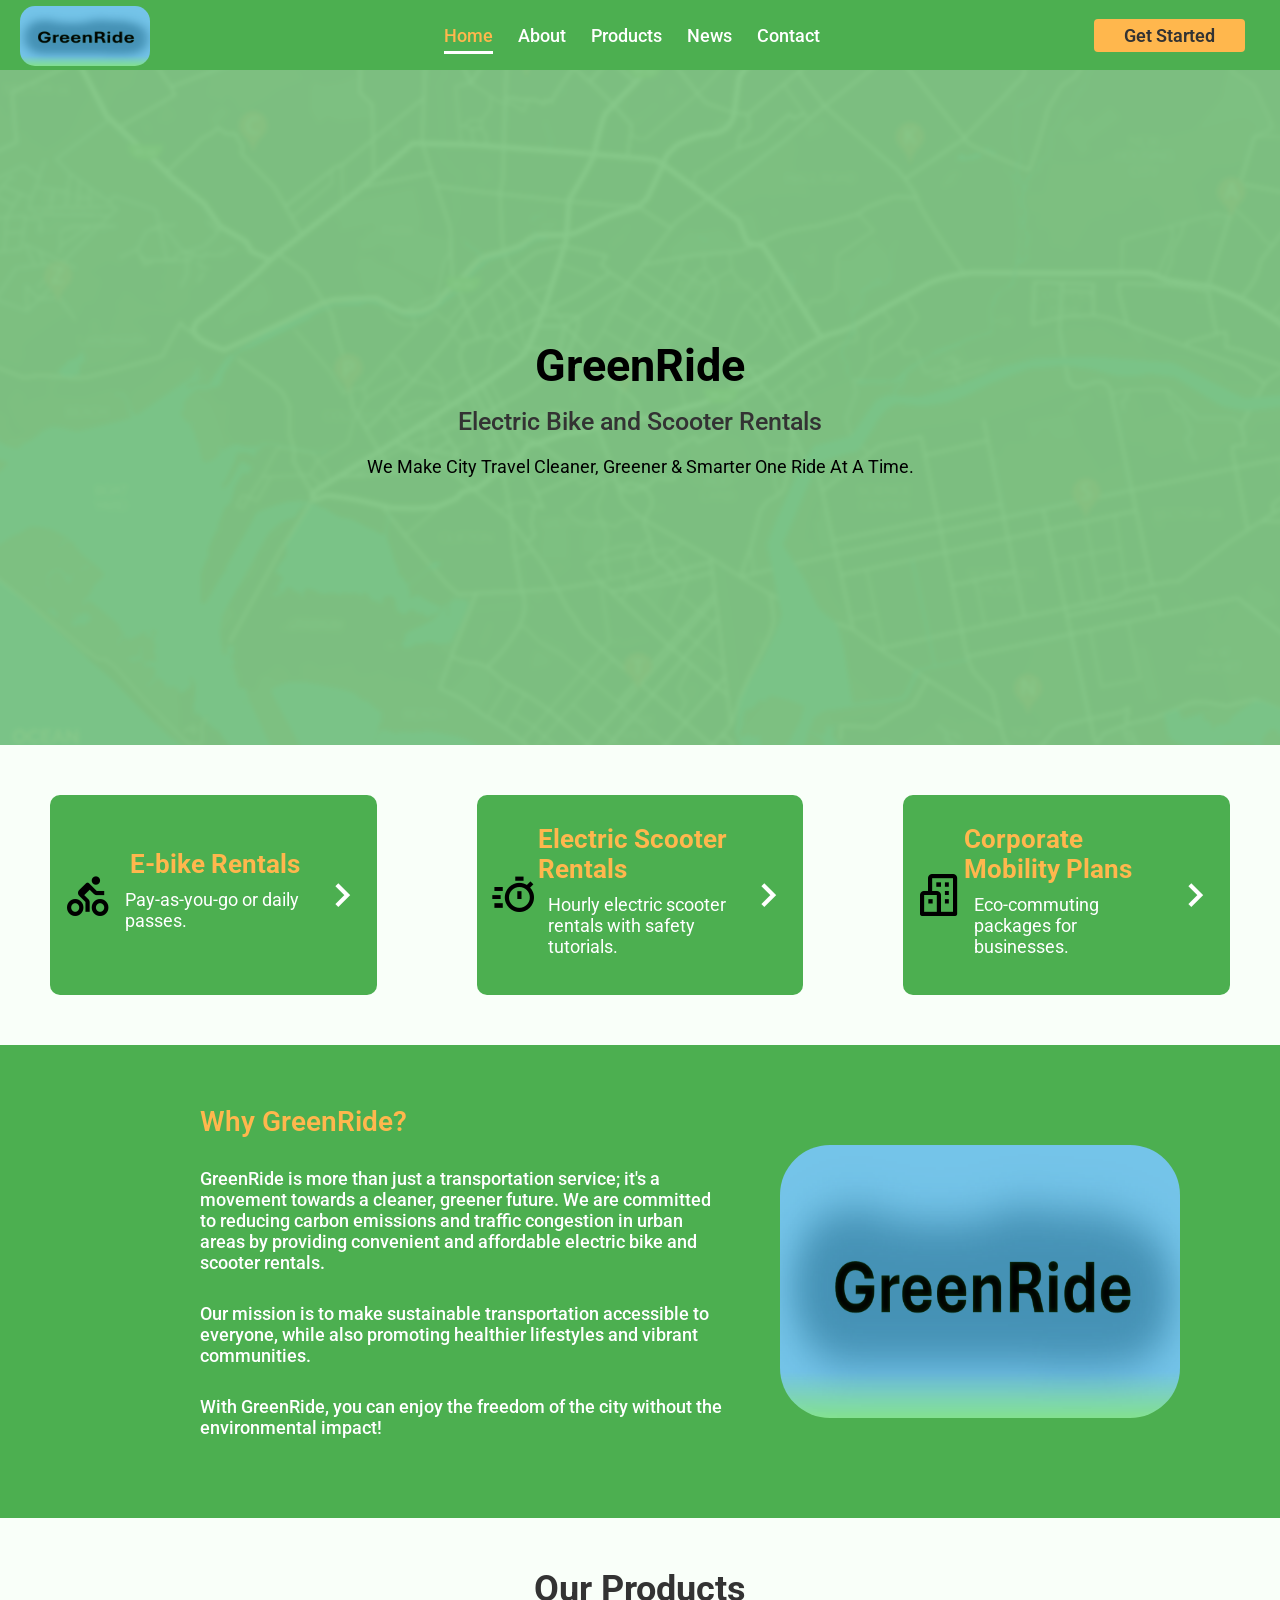
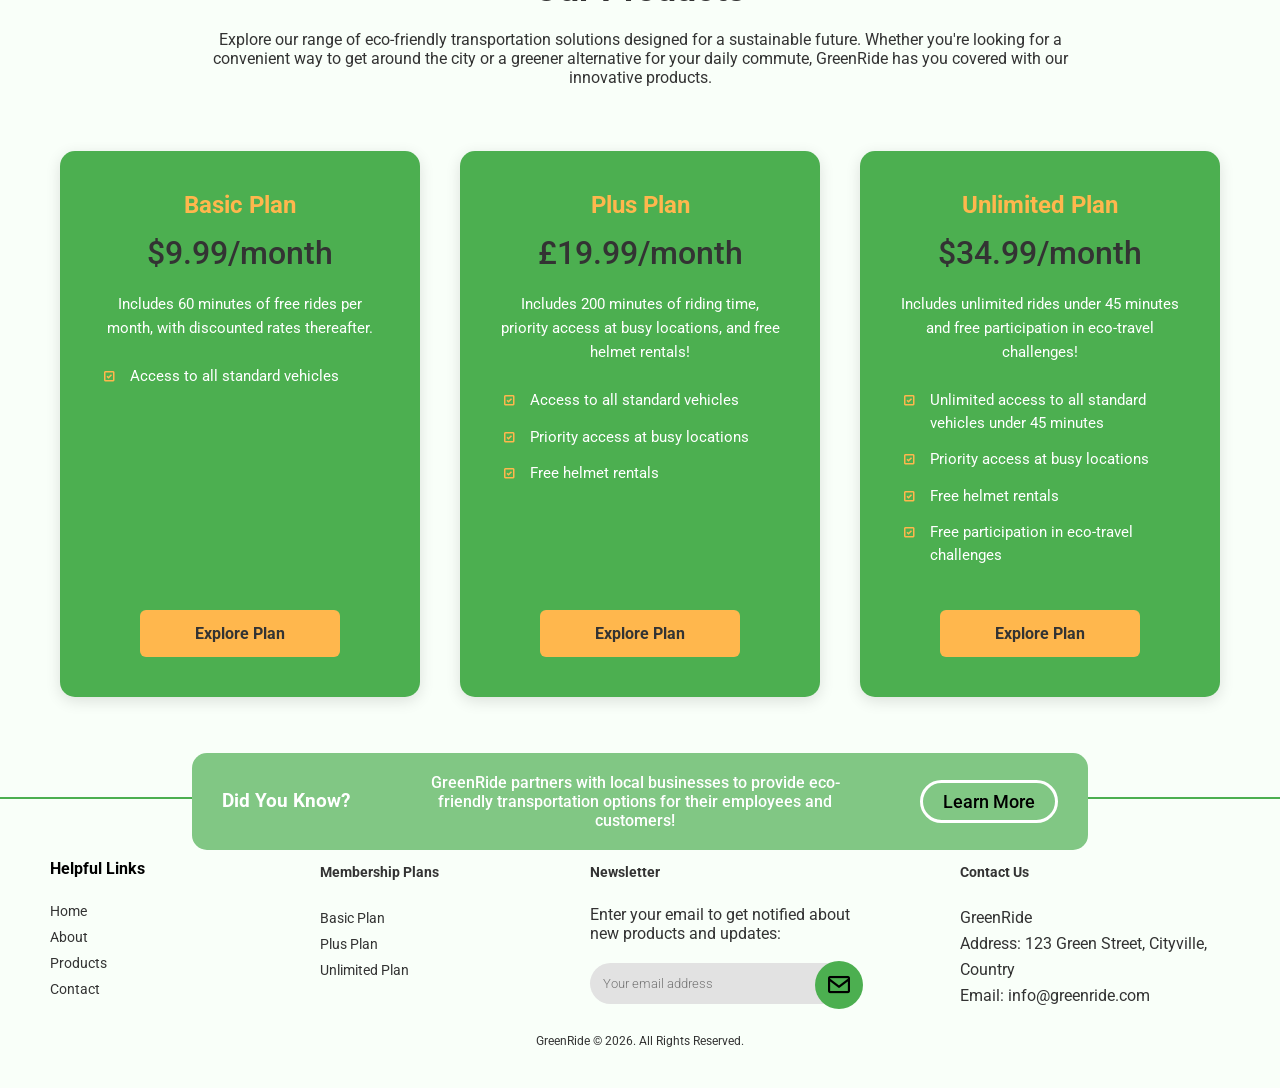
==== commit f03713a6: "new pages, added Js and form validation, button and nav navigation, and improved CSS" ====
--- a/index.html
+++ b/index.html
@@ -28,14 +28,14 @@
             <li><a href="about.html">About</a></li>
             <li><a href="products.html">Products</a>
               <ul>
-                <li><a href="basic">Basic</a></li>
-                <li><a href="basic">Plus</a></li>
-                <li><a href="basic">Unlimited</a></li>
+                <li><a href="products.html?plan=basic-plan" class="plan-nav-link">Basic</a></li>
+                <li><a href="products.html?plan=plus-plan" class="plan-nav-link">Plus</a></li>
+                <li><a href="products.html?plan=unlimited-plan" class="plan-nav-link">Unlimited</a></li>
               </ul>
             </li>
-            <li><a href="#news">News</a></li>
-
-            <li><a href="#">Contact</a></li>
+            <li><a href="news.html">News</a></li>
+
+            <li><a href="contact.html">Contact</a></li>
           </ul>
         </div>
         <div class="right-section">
@@ -113,6 +113,47 @@
         <img src="images/logo.png" alt="GreenRide Logo">
       </div>
     </article>
+
+     <section class="home-product-container">
+      <h2 class="home-header">Our Products</h2>
+      <p class="home-sub-header">Explore our range of eco-friendly transportation solutions designed for a sustainable future. 
+        Whether you're looking for a convenient way to get around the city or a greener alternative for your daily commute, GreenRide has you covered with our innovative products.</p> 
+      <div class="featured-plans-grid">
+        <div class="featured-plan-card">
+          <h3>Basic Plan</h3>
+          <div class="plan-price">$9.99/month</div>
+          <p class="plan-description">Includes 60 minutes of free rides per month, with discounted rates thereafter.</p>
+          <ul class="plan-features">
+            <li><i class="bx bx-checkbox-checked"></i> Access to all standard vehicles</li>
+          </ul>
+          <button class="plan-btn">Explore Plan</button>
+        </div>
+
+        <div class="featured-plan-card">
+          <h3>Plus Plan</h3>
+          <div class="plan-price">£19.99/month</div>
+          <p class="plan-description">Includes 200 minutes of riding time, priority access at busy locations, and free helmet rentals!</p>
+          <ul class="plan-features">
+            <li><i class="bx bx-checkbox-checked"></i> Access to all standard vehicles</li>
+            <li><i class="bx bx-checkbox-checked"></i> Priority access at busy locations</li>
+            <li><i class="bx bx-checkbox-checked"></i> Free helmet rentals</li>
+          </ul>
+          <button class="plan-btn">Explore Plan</button>
+        </div>
+
+        <div class="featured-plan-card">
+          <h3>Unlimited Plan</h3>
+          <div class="plan-price">$34.99/month</div>
+          <p class="plan-description">Includes unlimited rides under 45 minutes and free participation in eco-travel challenges!</p>
+          <ul class="plan-features">
+            <li><i class="bx bx-checkbox-checked"></i> Unlimited access to all standard vehicles under 45 minutes</li>
+            <li><i class="bx bx-checkbox-checked"></i> Priority access at busy locations</li>
+            <li><i class="bx bx-checkbox-checked"></i> Free helmet rentals</li>
+            <li><i class="bx bx-checkbox-checked"></i> Free participation in eco-travel challenges</li>
+          </ul>
+          <button class="plan-btn">Explore Plan</button>
+        </div>
+      </div>
   <footer>
     <div class="start">
       <h3>Did You Know?</h3>
--- a/main.css
+++ b/main.css
@@ -1,611 +1,1848 @@
-@import url('https://fonts.googleapis.com/css2?family=Roboto:ital,wght@0,100..900;1,100..900&display=swap');
-
-*{
-    margin: 0;
-    padding: 0;
-    box-sizing: border-box;
-    font-family: 'Roboto', Helvetica, sans-serif;
-    color: white;
-}
-
-body {
-    background-color: #F9FFF9;
-}
-
-.navbar {
-    position: sticky;
-    top: 0;
-    height: 70px;
-    display: flex;
-    align-items: center;
-    flex-direction: row;
-    justify-content: space-between;
-    z-index: 1000;
-    background-color: #4CAF50;
-}
-
-.left-section {
-    align-items: left;
-    flex: 1;
-    padding-left: 20px;
-}
-
-#nav-logo {
-    width: 130px;
-    height: 60px;
-    border-radius: 15px;
-    margin-top: 5px;
-}
-
-.middle-section{
-    display: flex;
-    flex: 1;
-    align-items: center;
-    justify-content: center;
-}
-
-.middle-section ul{
-    display: flex;
-    position: relative;
-    list-style: none;
-}
-
-.middle-section ul li {
-    float: center;
-}
-
-.middle-section ul li a{
-    text-decoration: none;
-    color: #ffffff;
-    font-size: 18px;
-    font-weight: 500;
-    margin-right: 25px;
-    transition: color 0.3s ease;
-}
-
-.middle-section ul li a.current{
-    color: #FFB74D;
-    border-bottom: white 3px solid;
-    padding-bottom: 5px;
-}
-
-.middle-section ul li:hover a{
-    color: #FFB74D;
-}
-
-.middle-section ul li:last-child a{
-    margin: 0;
-}
-
-.middle-section ul ul {
-    display: none;
-    position: absolute;
-    top: 100%;
-    border-top: 2px solid #FFB74D;
-    padding-top: 10px;
-}
-
-.middle-section ul ul li {
-    float: none;
-    padding-top: 2px;
-    padding-bottom: 2px;
-}
-
-.middle-section ul li:hover > ul {
-    display: block;
-}
-
-.middle-section > ul::after {
-    content:"";
-    display: block;
-    clear: both;
-}
-
-.right-section {
-    display: flex;
-    flex: 1;
-    align-items: right;
-    justify-content: right;
-    padding-right:35px;
-}
-
-.get-started-btn {
-    background: #FFB74D;
-    padding:  6px 30px;
-    border: none;
-    font-size: 18px;
-    font-weight: 600;
-    color: #333333;
-    cursor: pointer;
-    border-radius: 4px;
-    transition: background-color 0.3s ease;
-}
-
-.get-started-btn:hover{
-    background-color: #ffffff;
-    color: #333333;
-}
-
-.above-the-fold {
-    min-height: 75vh;
-    display: flex;
-    align-items: center;
-    justify-content: center;
-    margin-bottom: 2.5vh;
-    padding: 0;
-    background-color: #81C784;
-}
-
-.image-container{
-    position: relative;
-    width: 100%;
-    height: 75vh;
-    overflow: hidden;
-}
-
-.image-container img {
-    display: block;
-    width: 100%;
-    height: 100%;
-    object-fit: cover;
-    opacity: 0.05;
-    filter: blur(3px);
-    transform: scale(1.02);
-    will-change: filter, transform;
-    z-index: 0;
-}
-.above-the-fold img{
-    width: 100%;
-    height: 100%;
-    object-fit: cover;
-    opacity: 0.06;
-    filter: blur(3px);
-    transform: scale(1.02);
-    z-index: 0;
-}
-
-.overlay-text {
-    position: absolute;
-    top: 50%;
-    left: 50%;
-    transform: translate(-50%, -50%);
-    color: #333333;
-    text-align: center;
-    z-index: 2;
-}
-
-.greenride-title {
-    font-size: 40px;
-    font-weight: 600px;
-    align-items: center;
-    justify-content: center;
-}
-
-.first-description{
-    margin-top: 15px;
-    font-size: 20px;
-    font-weight: 500;
-}
-
-.second-description {
-    margin-top: 20px;
-    font-size: 18px;
-    font-weight: 400;
-}
-
-.features {
-    margin-top: 50px;
-    margin-bottom: 50px;
-    padding: 0 50px;
-    display: flex;
-    flex-wrap: nowrap;
-    gap: 100px;
-}
-
-.features .item{
-    background-color: #4CAF50;
-    display: flex;
-    justify-content: center;
-    align-items: center;
-    height: 200px;
-    width: 100%;
-    border-radius: 10px;
-    padding: 0px 10px;
-    border: 1px solid transparent;
-    cursor: pointer;
-    transition: all 0.5s ease;
-}
-
-.features .item:hover{
-    border-color: #FFB74D;
-    border-width: 3px;
-}
-
-.features .item .icon{
-    width: 60px;
-    height: 60px;
-    border-radius: 50%;
-    display: flex;
-    align-items: center;
-    justify-content: center;
-    transition: background-color 0.1s ease;
-}
-
-.features .item:hover .icon{
-    background-color: #FFB74D;
-}
-
-.features .item .icon i{
-    font-size: 50px;
-}
-
-.features .item .info{
-    display: flex;
-    flex-direction: column;
-    align-items: center;
-}
-
-.features .item .info h4{
-    color: #FFB74D;
-    font-size: 26px;
-}
-
-.features .item .info p{
-    color: white;
-    font-size: 18px;
-    font-weight: 400;
-    padding: 10px;
-}
-
-.features .item > i{
-    color: white;
-    font-size: 50px;
-    transition: color 0.3s ease;
-}
-
-.features .item:hover > i{
-    color: #FFB74D;;
-}
-
-.seperator{
-    display: flex;
-    justify-content: center;
-    align-items: center;
-}
-
-.about-us {
-    display: flex;
-    justify-content: space-around;
-    padding: 50px 50px;
-    background-color: #4CAF50;
-}
-
-.about-us .info{
-    padding-left: 150px;
-    flex: 3;
-}
-
-.about-us .info h4{
-    color: #FFB74D;
-    font-size: 28px;
-    font-weight: 600;
-    margin-bottom: 15px;
-    margin-top: 10px;
-
-}
-
-.about-us .info p{
-    color: #ffffff;
-    font-size: 16px;
-    font-weight: 500;
-    margin-top: 30px;
-    margin-bottom: 30px;
-}
-
-
-.about-us .info .membership-btn:hover{
-    background-color: #ffffff;
-    color: #333333;
-}
-.about-us img{
-    width: 4px;
-    margin: 50px;
-    border-radius: 50px;
-    flex: 1;
-}
-
-footer{
-    position: relative;
-    background-color: #F9FFF9;
-    padding: 80px 50px 40px;
-}
-
-footer .start{
-    display: flex;
-    align-items: center;
-    justify-content: space-between;
-    position: absolute;
-    background-color: #81C784;
-    padding: 20px 30px;
-    border-radius: 15px;
-    width: 70%;
-    top: -16%;
-    left: 15%;
-}
-
-footer .start p{
-    font-size: 16px;
-    width: 50%;
-    color:#ffffff;
-    font-weight: 500;
-    text-align: center;
-}
-
-footer .start h3{
-    color: #ffffff;
-}
-
-footer .start button{
-    background: transparent;
-    border: 3px solid #ffffff;
-    cursor: pointer;
-    padding: 8px 20px;
-    border-radius: 100px;
-    transition: all 0.3s ease;
-    font-weight: 500;
-    font-size: 18px;
-}
-
-footer .start button:hover{
-    background-color: #FFB74D;
-    border-color: #FFB74D;
-    color: #333333;
-}
-
-footer .links-collection{
-    display: flex;
-    align-items: start;
-}
-
-footer .links-collection{
-    flex: 3;
-}
-
-footer .links-collection h4{
-    margin-bottom: 20px;
-}
-
-footer .links-collection p{
-    color: #333333;
-    font-size: 13px;
-}
-
-footer .links-collection .about{
-    flex: 3;
-}
-
-footer .links-collection .about h4{
-    color: #000000;
-    margin-bottom: 20px;
-}
-
-footer .links-collection .about p{
-    color: #333333;
-    font-size: 13px;
-}
-
-footer .links-collection .plans{
-    flex: 3;
-}
-
-footer .links-collection .plans h4, footer .links-collection .news h4{
-    color: #333333;
-    margin-bottom: 20px;
-}
-
-footer .links-collection .plans h4:hover{
-    color: #FFB74D;
-}
-
-footer .links-collection a{
-    display: block;
-    text-decoration: none;
-    color: #333333;
-    font-size: 14px;
-    line-height: 26px;
-    transition: color 0.3s ease;
-}
-
-footer .links-collection a:hover{
-    color: #FFB74D;
-}
-
-footer .links-collection .news{
-    flex: 3;
-}
-
-footer .links-collection .news h4:hover{
-    color: #FFB74D;
-}
-
-footer .links-collection .news p{
-    color: #333333;
-    font-size: 16px;
-}
-
-footer .links-collection .news form{
-    width: 100%;
-    margin-top: 20px;
-    position: relative;
-}
-
-footer .links-collection .news form input{
-    width: 100%;
-    background-color: #e2e2e2;
-    color:#333333;
-    border: none;
-    padding: 13px;
-    border-radius: 100px;
-    font-weight: 300;
-    font-size: 13px;
-}
-
-footer .links-collection .news form button{
-    display: flex;
-    align-items: center;
-    justify-content: center;
-    width: 48px;
-    height: 48px;
-    background: #4CAF50;
-    border: none;
-    border-radius: 50%;
-    position: absolute;
-    top: -1.8px;
-    right: -3px;
-    cursor: pointer;
-    transition: background-color 0.3s ease;
-}
-
-footer .links-collection .news form button:hover{
-    background-color: #FFB74D;
-}
-
-footer .links-collection .news form button i{
-    font-size: 26px;
-}
-
-footer .links-collection .company-info{
-    flex: 3;
-    padding-left: 100px;
-}
-
-footer .links-collection .company-info h4{
-    margin-bottom: 20px;
-    color: #333333;
-}
-
-footer .links-collection .company-info p{
-    color: #333333;
-    font-size: 16px;
-    line-height: 26px;
-}
-
-footer .links-collection .company-info h4:hover{
-    color:#FFB74D;
-}
-
-footer .copyright p{
-    color:#333333;
-    text-align: center;
-    padding-top:25px;
-    font-weight: 400;
-    font-size: 12px;
-}
-
-
-/*About us section */
-
-.about-company {
-    margin: auto;
-    width: 70%;
-    padding: 50px
-}
-
-.about-company h2{
-    color:#FFB74D;
-    font-weight: 400;
-    padding: 10px;
-    text-align: center;
-}
-
-.about-company p{
-    color:#333333;
-    padding: 10px;
-}
-
-
-
-
-
-
-
-
-
-
-
-
-
-
-
-
-
-
-
-
-
-
-
-
-.column {
-  float: left;
-  width: 33.3%;
-  margin-bottom: 16px;
-  padding: 0 8px;
-}
-
-@media screen and (max-width: 650px) {
-  .column {
-    width: 100%;
-    display: block;
-  }
-}
-.staff-cards {
-    display: flex;
-}
-
-.row {
-    flex: 3;
-    justify-content: center;
-    align-items: center;
-}
-
-.card {
-  box-shadow: 0 4px 8px 0 rgba(0, 0, 0, 0.2);
-  background-color:#81C784;
-}
-
-.container {
-  padding: 0 16px;
-}
-
-.container::after, .row::after {
-  content: "";
-  clear: both;
-  display: table;
-}
-
-.title {
-  color: rgb(228, 228, 228);
-}
-
-.staff-card-name {
-  color: #36e665;
-  font-size: 24px;
-  font-weight: 600;
-}
-
-.button {
-  border: none;
-  outline: 0;
-  display: inline-block;
-  padding: 8px;
-  color: white;
-  background-color: #36e665;
-  text-align: center;
-  cursor: pointer;
-  width: 100%;
-}
-
-.button:hover {
-  background-color: #555;
-}
+@import url('https://fonts.googleapis.com/css2?family=Roboto:ital,wght@0,100..900;1,100..900&display=swap');                                                    
+
+*{
+    margin: 0;
+    padding: 0;
+    box-sizing: border-box;
+    font-family: 'Roboto', Helvetica, sans-serif;
+}
+
+body {
+    background-color: #F9FFF9;
+}
+
+.navbar {
+    position: sticky;
+    top: 0;
+    height: 70px;
+    display: flex;
+    align-items: center;
+    flex-direction: row;
+    justify-content: space-between;
+    z-index: 1000;
+    background-color: #4CAF50;
+}
+
+.left-section {
+    align-items: left;
+    flex: 1;
+    padding-left: 20.0px;
+}
+
+#nav-logo {
+    width: 130px;
+    height: 60px;
+    border-radius: 15px;
+    margin-top: 5px;
+}
+
+.middle-section{
+    display: flex;
+    flex: 1;
+    align-items: center;
+    justify-content: center;
+}
+
+.middle-section ul{
+    display: flex;
+    position: relative;
+    list-style: none;
+}
+
+.middle-section ul li {
+    float: center;
+}
+
+.middle-section ul li a{
+    text-decoration: none;
+    color: #ffffff;
+    font-size: 18px;
+    font-weight: 500;
+    margin-right: 25px;
+    transition: color 0.3s ease;
+}
+
+.middle-section ul li a.current{
+    color: #FFB74D;
+    border-bottom: white 3px solid;
+    padding-bottom: 5px;
+}
+
+.middle-section ul li:hover a{
+    color: #FFB74D;
+}
+
+.middle-section ul li:last-child a{
+    margin: 0;
+}
+
+.middle-section ul ul {
+    display: none;
+    position: absolute;
+    top: 120%;
+    border-top: 3px solid #FFB74D;
+    padding-top: 20px;
+}
+
+.middle-section ul ul li {
+    float: none;
+    padding-top: 2px;
+    padding-bottom: 2px;
+}
+
+.middle-section ul li:hover > ul {
+    display: block;
+    background-color: #4CAF50;
+    border-radius: 1px;
+}
+
+.middle-section ul ul li a {
+    padding: 10px 15px;
+    display: block;
+    color: #ffffff;
+    font-size: 16px;
+}
+
+.middle-section ul ul li a:hover {
+    background-color: #FFB74D;
+    color: #333333;
+}
+
+.middle-section > ul::after {
+    content:"";
+    display: block;
+    clear: both;
+}
+
+.right-section {
+    display: flex;
+    flex: 1;
+    align-items: right;
+    justify-content: right;
+    padding-right:35px;
+}
+
+.get-started-btn {
+    background: #FFB74D;
+    padding:  6px 30px;
+    border: none;
+    font-size: 18px;
+    font-weight: 600;
+    color: #333333;
+    cursor: pointer;
+    border-radius: 4px;
+    transition: background-color 0.3s ease;
+}
+
+.get-started-btn:hover{
+    background-color: #ffffff;
+    color: #333333;
+}
+
+.above-the-fold {
+    min-height: 75vh;
+    display: flex;
+    align-items: center;
+    justify-content: center;
+    margin-bottom: 2.5vh;
+    padding: 0;
+    background-color: #81C784;
+}
+
+.image-container{
+    position: relative;
+    width: 100%;
+    height: 75vh;
+    overflow: hidden;
+}
+
+.image-container img {
+    display: block;
+    width: 100%;
+    height: 100%;
+    object-fit: cover;
+    opacity: 0.06;
+    filter: blur(2px) brightness(0.9);
+    transform: scale(1.02);
+    will-change: filter, transform;
+    z-index: 0;
+}
+
+.overlay-text {
+    position: absolute;
+    top: 50%;
+    left: 50%;
+    transform: translate(-50%, -50%);
+    text-align: center;
+    z-index: 2;
+}
+
+.greenride-title {
+    font-size: 45px;
+    font-weight: 600px;
+    align-items: center;
+    justify-content: center;
+    color: rgb(0, 0, 0)
+}
+
+.first-description{
+    margin-top: 15px;
+    font-size: 25px;
+    font-weight: 500;
+    color:#333333;
+}
+
+.second-description {
+    margin-top: 20px;
+    font-size: 18px;
+    font-weight: 400;
+}
+
+.features {
+    margin-top: 50px;
+    margin-bottom: 50px;
+    padding: 0 50px;
+    display: flex;
+    flex-wrap: nowrap;
+    gap: 100px;
+}
+
+.features .item{
+    background-color: #4CAF50;
+    display: flex;
+    justify-content: center;
+    align-items: center;
+    height: 200px;
+    width: 100%;
+    border-radius: 10px;
+    padding: 0px 10px;
+    border: 1px solid transparent;
+    transition: all 0.5s ease;
+}
+
+.features .item:hover{
+    border-color: #FFB74D;
+    border-width: 3px;
+}
+
+.features .item .icon{
+    width: 70px;
+    height: 70px;
+    border-radius: 50%;
+    display: flex;
+    align-items: center;
+    justify-content: center;
+    transition: background-color 0.1s ease;
+}
+
+.features .item:hover .icon{
+    background-color: #FFB74D;
+}
+
+.features .item .icon i{
+    font-size: 50px;
+}
+
+.features .item .info{
+    display: flex;
+    flex-direction: column;
+    align-items: center;
+}
+
+.features .item .info h4{
+    color: #FFB74D;
+    font-size: 26px;
+}
+
+.features .item .info p{
+    color: white;
+    font-size: 18px;
+    font-weight: 400;
+    padding: 10px;
+}
+
+.features .item > i{
+    color: white;
+    font-size: 50px;
+    transition: color 0.3s ease;
+}
+
+.features .item:hover > i{
+    color: #FFB74D;
+}
+
+.seperator{
+    display: flex;
+    justify-content: center;
+    align-items: center;
+}
+
+.about-us {
+    display: flex;
+    justify-content: space-around;
+    padding: 50px 50px;
+    background-color: #4CAF50;
+}
+
+.about-us .info{
+    padding-left: 150px;
+    flex: 3;
+}
+
+.about-us .info h4{
+    color: #FFB74D;
+    font-size: 28px;
+    font-weight: 600;
+    margin-bottom: 15px;
+    margin-top: 10px;
+
+}
+
+.about-us .info p{
+    color: #ffffff;
+    font-size: 18px;
+    font-weight: 500;
+    margin-top: 30px;
+    margin-bottom: 30px;
+}
+
+.about-us img{
+    width: 400px;
+    margin: 50px;
+    border-radius: 50px;
+    flex: 1;
+}
+
+footer{
+    position: relative;
+    background-color: #F9FFF9;
+    padding: 60px 50px 40px;
+    border-top: 2px solid #4CAF50;
+}
+
+footer .start{
+    display: flex;
+    align-items: center;
+    justify-content: space-between;
+    position: absolute;
+    background-color: #81C784;
+    padding: 20px 30px;
+    border-radius: 15px;
+    width: 70%;
+    top: -16%;
+    left: 15%;
+}
+
+footer .start p{
+    font-size: 16px;
+    width: 50%;
+    color:#ffffff;
+    font-weight: 500;
+    text-align: center;
+}
+
+footer .start h3{
+    color: #ffffff;
+}
+
+footer .start button{
+    background: transparent;
+    border: 3px solid #ffffff;
+    cursor: pointer;
+    padding: 8px 20px;
+    border-radius: 100px;
+    transition: all 0.3s ease;
+    font-weight: 500;
+    font-size: 18px;
+}
+
+footer .start button:hover{
+    background-color: #FFB74D;
+    border-color: #FFB74D;
+    color: #333333;
+}
+
+footer .links-collection{
+    display: flex;
+    align-items: start;
+}
+
+footer .links-collection{
+    flex: 3;
+}
+
+footer .links-collection h4{
+    margin-bottom: 20px;
+}
+
+footer .links-collection p{
+    color: #333333;
+    font-size: 13px;
+}
+
+footer .links-collection .about{
+    flex: 3;
+}
+
+footer .links-collection .about h4{
+    color: #000000;
+    margin-bottom: 20px;
+}
+
+footer .links-collection .about p{
+    color: #333333;
+    font-size: 13px;
+}
+
+footer .links-collection .plans{
+    flex: 3;
+}
+
+footer .links-collection .plans h4, footer .links-collection .news h4{
+    color: #333333;
+    margin-bottom: 20px;
+}
+
+footer .links-collection .plans h4:hover{
+    color: #FFB74D;
+}
+
+footer .links-collection a{
+    display: block;
+    text-decoration: none;
+    color: #333333;
+    font-size: 14px;
+    line-height: 26px;
+    transition: color 0.3s ease;
+}
+
+footer .links-collection a:hover{
+    color: #FFB74D;
+}
+
+footer .links-collection .news{
+    flex: 3;
+}
+
+footer .links-collection .news h4:hover{
+    color: #FFB74D;
+}
+
+footer .links-collection .news p{
+    color: #333333;
+    font-size: 16px;
+}
+
+footer .links-collection .news form{
+    width: 100%;
+    margin-top: 20px;
+    position: relative;
+}
+
+footer .links-collection .news form input{
+    width: 100%;
+    background-color: #e2e2e2;
+    color:#333333;
+    border: none;
+    padding: 13px;
+    border-radius: 100px;
+    font-weight: 300;
+    font-size: 13px;
+}
+
+footer .links-collection .news form button{
+    display: flex;
+    align-items: center;
+    justify-content: center;
+    width: 48px;
+    height: 48px;
+    background: #4CAF50;
+    border: none;
+    border-radius: 50%;
+    position: absolute;
+    top: -1.8px;
+    right: -3.0px;
+    cursor: pointer;
+    transition: background-color 0.3s ease;
+}
+
+footer .links-collection .news form button:hover{
+    background-color: #FFB74D;
+}
+
+footer .links-collection .news form button i{
+    font-size: 26px;
+}
+
+footer .links-collection .company-info{
+    flex: 3;
+    padding-left: 100px;
+}
+
+footer .links-collection .company-info h4{
+    margin-bottom: 20px;
+    color: #333333;
+}
+
+footer .links-collection .company-info p{
+    color: #333333;
+    font-size: 16px;
+    line-height: 26px;
+}
+
+footer .links-collection .company-info h4:hover{
+    color:#FFB74D;
+}
+
+footer .copyright p{
+    color:#333333;
+    text-align: center;
+    padding-top:25px;
+    font-weight: 400;
+    font-size: 12px;
+}
+
+
+/*About us section */
+
+.about-company {
+    margin: auto;
+    width: 70%;
+    padding: 50px;
+    border-bottom: 1px solid #333333;
+}
+
+.about-company h2{
+    color:#FFB74D;
+    font-size: 40px;
+    font-weight: 600;
+    padding: 10px;
+    text-align: center;
+    margin-bottom: 15px;
+}
+
+.about-company p{
+    color:#333333;
+    padding: 10px;
+    text-align: center;
+}
+
+.staff-members {
+    margin-top: 30px;
+    background-color: #4CAF50;
+    padding: 50px;
+    margin: 50px 10px;
+    border-radius: 50px;
+    box-shadow: 0 4px 10px -2px #333333;
+}
+
+.staff-members h2{
+    color:#333333;
+    font-size: 28px;
+    font-weight: 600;
+    padding: 10px;
+    text-align: center;
+ }  
+
+.staff-members .our-team {
+    color:#FFB74D;
+    font-size: 35px;
+    font-weight: 600;
+    padding: 10px;
+    text-align: center;
+ }  
+
+#team-descript{
+    color:#ffffff;
+    font-size: 18px;
+    font-weight: 450;
+    margin-top: 1px;
+    margin-bottom: 20px;
+}
+.staff-members p{
+    color:#000000;
+    padding: 10px;
+    text-align: center;
+ }
+
+.column {
+    float: left;
+    width: 33.3%;
+    margin-bottom: 16px;
+    padding: 0 8px;
+}
+
+.staff-cards {
+    display: flex;
+    margin-top: 50px;
+}
+
+.row {
+    flex: 3;
+    justify-content: center;
+    align-items: center;
+    flex-wrap: wrap;
+}
+
+.card {
+  box-shadow: 0 4px 8px 0 rgba(0, 0, 0, 0.2);
+  background-color:#F9FFF9;
+  border: 1px solid transparent;
+  border-radius: 25px;
+}
+
+.card:hover {
+  border: 3px solid #FFB74D;
+}
+
+.container {
+  padding: 0 16px;
+}
+
+.container::after, .row::after {
+  content: "";
+  clear: both;
+  display: table;
+}
+
+.title {
+  color: rgb(228, 228, 228);
+  font-weight: 700;
+}
+
+.button {
+  border: 2px solid transparent;
+  border-radius: 100px;
+  outline: 0;
+  display: inline-block;
+  padding: 8px;
+  color: white;
+  background-color: #36e665;
+  text-align: center;
+  cursor: pointer;
+  width: 100%;
+  font-size: 16px;
+  font-weight: 450;
+}
+
+.button:hover {
+  background-color: #FFB74D;
+  color:#333333;
+}
+
+.company-values {
+    margin-top: 50px;
+    margin-bottom: 100px;
+    padding: 0 50px;
+}
+
+.company-values h2{
+    color:#FFB74D;
+    font-size: 28px;
+    font-weight: 600;
+    padding: 10px;
+    text-align: center;
+ }
+
+.company-values p{
+    color:#333333;
+    padding: 10px;
+    text-align: center;
+    font-size: 18px;
+    font-weight: 500;
+    margin-bottom: 15px;
+}
+
+.values-span{
+    color:#000000;
+    font-weight: 600;
+    font-size: 20px;
+}
+
+/* products */
+
+.header {
+    text-align: center;
+    color: #333333;
+    margin-bottom: 20px;
+    font-size: 36px;
+}
+
+.sub-header{
+    max-width: 600px;
+    margin: auto;
+    text-align: center;
+    color: #333333;
+}
+
+.pricing{
+    margin-top: 64px;
+    display: grid;
+    grid-template-columns: repeat(3, 1fr);
+    gap: 32px;
+    padding: 0 50px;
+}
+
+.pricing .card{
+    padding: 48px 32px;
+    background-color: #4CAF50;
+    display: flex;
+    flex-direction: column;
+    border: 2px solid transparent;
+    border-radius: 15px;
+    transform: all 0.3s ease;
+    cursor: pointer;
+}
+
+.pricing .card:hover{
+    border-color: #333333;
+    border-width: 3px;
+    color: #F9FFF9;
+}
+
+.pricing .card .content {
+    flex: 1;
+    margin-bottom: 32px;
+}
+
+.pricing .card .content h4{
+    color: #FFB74D;
+    font-size: 24px;
+    margin-bottom: 10px;
+}
+
+.pricing-table {
+    width: 85%;
+    border-collapse: collapse;
+    margin: 64px auto 0;
+    background-color: #4CAF50;
+    border-radius: 15px;
+    overflow: hidden;
+    box-shadow: 0 4px 10px rgba(0, 0, 0, 0.1);
+}
+
+.pricing-table th, .pricing-table td {
+    padding: 15px;
+    text-align: left;
+    border-bottom: 1px solid #81C784;
+    vertical-align: top;
+}
+
+.pricing-table th {
+    background-color: #FFB74D;
+    color: #333333;
+    font-weight: bold;
+    font-size: 16px;
+}
+
+.pricing-table tbody tr {
+    background-color: #4CAF50;
+    color: #ffffff;
+}
+
+.pricing-table tbody tr:hover {
+    background-color: #81C784;
+}
+
+.pricing-table ul {
+    list-style: none;
+    padding: 0;
+    margin: 0;
+}
+
+.pricing-table li {
+    margin-bottom: 8px;
+    display: flex;
+    align-items: center;
+}
+
+.pricing-table li i {
+    margin-right: 8px;
+    color: #FFB74D;
+}
+
+.pricing-table .join-btn {
+    background: #FFB74D;
+    border: none;
+    padding: 10px 20px;
+    color: #333333;
+    cursor: pointer;
+    border-radius: 5px;
+    font-weight: bold;
+    transition: background-color 0.3s ease;
+}
+
+.pricing-table .join-btn:hover {
+    background: #ffffff;
+    color: #333333;
+}
+
+/* Home Page Featured Plans Grid - Specific to index.html */
+
+
+.home-header {
+    text-align: center;
+    color: #333333;
+    margin-bottom: 20px;
+    margin-top: 50px;
+    font-size: 36px;
+}
+
+.home-sub-header{
+    max-width: 900px;
+    margin: auto;
+    text-align: center;
+    color: #333333;
+}
+
+
+.featured-plans-grid {
+    width: 95%;
+    margin: 64px auto 0;
+    display: flex;
+    flex-wrap: wrap;
+    gap: 40px;
+    justify-content: center;
+    align-items: stretch;
+    padding-bottom: 100px;
+}
+
+.featured-plan-card {
+    background-color: #4CAF50;
+    border-radius: 15px;
+    padding: 40px;
+    box-shadow: 0 4px 15px rgba(0, 0, 0, 0.12);
+    display: flex;
+    flex-direction: column;
+    align-items: stretch;
+    flex: 1;
+    min-width: 300px;
+    max-width: 360px;
+    color: #ffffff;
+    transition: transform 0.2s ease, box-shadow 0.2s ease;
+}
+
+.featured-plan-card:hover {
+    transform: translateY(-8px);
+    box-shadow: 0 10px 25px rgba(0, 0, 0, 0.18);
+}
+
+.featured-plan-card h3 {
+    color: #FFB74D;
+    font-size: 24px;
+    margin-bottom: 15px;
+    text-align: center;
+    font-weight: 700;
+}
+
+.featured-plan-card .plan-price {
+    font-size: 32px;
+    font-weight: 500;
+    color: #333333;
+    text-align: center;
+    margin-bottom: 20px;
+}
+
+.featured-plan-card .plan-description {
+    text-align: center;
+    margin-bottom: 25px;
+    font-size: 15px;
+    line-height: 1.6;
+    color: #ffffff;
+}
+
+.featured-plan-card .plan-features {
+    list-style: none;
+    padding: 0;
+    margin: 0 0 30px 0;
+    flex-grow: 1;
+}
+
+.featured-plan-card li {
+    margin-bottom: 14px;
+    display: flex;
+    align-items: flex-start;
+    font-size: 15px;
+    line-height: 1.5;
+}
+
+.featured-plan-card li i {
+    margin-right: 12px;
+    color: #FFB74D;
+    font-size: 18px;
+    flex-shrink: 0;
+    margin-top: 2px;
+}
+
+.featured-plan-card .plan-btn {
+    background: #FFB74D;
+    border: none;
+    padding: 14px 35px;
+    color: #333333;
+    cursor: pointer;
+    border-radius: 6px;
+    font-weight: bold;
+    font-size: 16px;
+    transition: all 0.3s ease;
+    align-self: center;
+    width: 100%;
+    max-width: 200px;
+}
+
+.featured-plan-card .plan-btn:hover {
+    background: #ffffff;
+    color: #333333;
+    transform: scale(1.05);
+}
+
+/* Product Detail Cards */
+
+.product-details-section {
+    background-color: #f5f5f5;
+    padding: 100px 50px;
+    margin-top: 80px;
+}
+
+.details-header {
+    text-align: center;
+    color: #333333;
+    font-size: 36px;
+    font-weight: 600;
+    margin-bottom: 70px;
+}
+
+.details-grid {
+    display: grid;
+    grid-template-columns: 1fr;
+    gap: 60px;
+    max-width: 900px;
+    margin: 0 auto;
+}
+
+.detail-card {
+    background-color: #ffffff;
+    border-radius: 15px;
+    padding: 50px 45px;
+    box-shadow: 0 4px 15px rgba(0, 0, 0, 0.1);
+    transition: transform 0.3s ease, box-shadow 0.3s ease;
+    display: flex;
+    flex-direction: column;
+    align-items: flex-start;
+    border-left: 5px solid #4CAF50;
+}
+
+.detail-card:hover {
+    transform: translateY(-8px);
+    box-shadow: 0 12px 28px rgba(0, 0, 0, 0.15);
+}
+
+.detail-icon {
+    width: 70px;
+    height: 70px;
+    background-color: #4CAF50;
+    border-radius: 50%;
+    display: flex;
+    align-items: center;
+    justify-content: center;
+    margin-bottom: 25px;
+}
+
+.detail-icon i {
+    font-size: 36px;
+    color: #FFB74D;
+}
+
+.detail-card h3 {
+    color: #333333;
+    font-size: 26px;
+    font-weight: 700;
+    margin-bottom: 10px;
+}
+
+.detail-subtitle {
+    color: #FFB74D;
+    font-size: 14px;
+    font-weight: 700;
+    margin-bottom: 20px;
+    text-transform: uppercase;
+    letter-spacing: 1.5px;
+}
+
+.detail-description {
+    color: #666666;
+    font-size: 15px;
+    line-height: 1.7;
+    margin-bottom: 35px;
+    flex-grow: 0;
+}
+
+.detail-features {
+    width: 100%;
+    background-color: #f9fff9;
+    border-radius: 10px;
+    padding: 25px;
+    margin-bottom: 30px;
+    border-left: 3px solid #4CAF50;
+}
+
+.detail-features h4 {
+    color: #4CAF50;
+    font-size: 16px;
+    font-weight: 700;
+    margin: 0 0 15px 0;
+    text-transform: uppercase;
+    letter-spacing: 0.5px;
+}
+
+.detail-features ul {
+    list-style: none;
+    padding: 0;
+    margin: 0;
+}
+
+.detail-features li {
+    color: #555555;
+    font-size: 14px;
+    line-height: 1.8;
+    margin-bottom: 12px;
+    padding-left: 25px;
+    position: relative;
+}
+
+.detail-features li:last-child {
+    margin-bottom: 0;
+}
+
+.detail-features li::before {
+    content: "✓";
+    position: absolute;
+    left: 0;
+    color: #4CAF50;
+    font-weight: 700;
+    font-size: 16px;
+}
+
+.detail-highlight {
+    width: 100%;
+    background-color: #FFB74D;
+    border-radius: 10px;
+    padding: 20px 25px;
+    color: #333333;
+    font-size: 14px;
+    line-height: 1.6;
+}
+
+.detail-highlight strong {
+    color: #333333;
+    font-weight: 700;
+    display: block;
+    margin-bottom: 8px;
+    font-size: 15px;
+}
+
+/* contact page  */
+
+.contact-header {
+    background: linear-gradient(135deg, #4CAF50 0%, #45a049 100%);
+    padding: 100px 50px;
+    text-align: center;
+    color: #ffffff;
+}
+
+.contact-header h1 {
+    font-size: 48px;
+    font-weight: 700;
+    margin-bottom: 20px;
+    color: #ffffff;
+}
+
+.contact-header p {
+    font-size: 20px;
+    color: #f0f0f0;
+    max-width: 600px;
+    margin: 0 auto;
+}
+
+.contact-container {
+    background-color: #f5f5f5;
+    padding: 80px 50px 150px 50px;
+}
+
+.contact-content {
+    display: grid;
+    grid-template-columns: 1fr 1fr;
+    gap: 60px;
+    max-width: 1200px;
+    margin: 0 auto;
+}
+
+.contact-form-section h2,
+.contact-info-section h2 {
+    color: #333333;
+    font-size: 32px;
+    font-weight: 700;
+    margin-bottom: 40px;
+}
+
+.contact-form {
+    display: flex;
+    flex-direction: column;
+    gap: 25px;
+}
+
+.form-group {
+    display: flex;
+    flex-direction: column;
+}
+
+.form-group label {
+    color: #333333;
+    font-weight: 600;
+    margin-bottom: 10px;
+    font-size: 15px;
+}
+
+.form-group input,
+.form-group textarea {
+    padding: 15px;
+    border: 2px solid #ddd;
+    border-radius: 8px;
+    font-family: 'Roboto', sans-serif;
+    font-size: 15px;
+    color: #333333;
+    background-color: #ffffff;
+    transition: border-color 0.3s ease;
+}
+
+.form-group input:focus,
+.form-group textarea:focus {
+    outline: none;
+    border-color: #4CAF50;
+    box-shadow: 0 0 8px rgba(76, 175, 80, 0.2);
+}
+
+.submit-btn {
+    background-color: #4CAF50;
+    color: #ffffff;
+    border: none;
+    padding: 15px 30px;
+    font-size: 16px;
+    font-weight: 700;
+    border-radius: 8px;
+    cursor: pointer;
+    transition: all 0.3s ease;
+}
+
+.submit-btn:hover {
+    background-color: #45a049;
+    transform: translateY(-3px);
+    box-shadow: 0 8px 20px rgba(76, 175, 80, 0.3);
+}
+
+.contact-info-section {
+    display: flex;
+    flex-direction: column;
+    gap: 30px;
+}
+
+.contact-info-box {
+    background-color: #ffffff;
+    padding: 30px;
+    border-radius: 12px;
+    display: flex;
+    gap: 20px;
+    box-shadow: 0 4px 12px rgba(0, 0, 0, 0.08);
+    transition: transform 0.3s ease, box-shadow 0.3s ease;
+}
+
+.contact-info-box:hover {
+    transform: translateY(-5px);
+    box-shadow: 0 8px 20px rgba(0, 0, 0, 0.12);
+}
+
+.info-icon {
+    display: flex;
+    align-items: center;
+    justify-content: center;
+    width: 60px;
+    height: 60px;
+    background-color: #f0f8f0;
+    border-radius: 10px;
+    min-width: 60px;
+}
+
+.info-icon i {
+    font-size: 32px;
+    color: #4CAF50;
+}
+
+.info-content h3 {
+    color: #333333;
+    font-size: 18px;
+    font-weight: 700;
+    margin-bottom: 10px;
+}
+
+.info-content p {
+    color: #666666;
+    font-size: 14px;
+    line-height: 1.6;
+    margin-bottom: 8px;
+}
+
+.info-content a {
+    color: #4CAF50;
+    text-decoration: none;
+    font-weight: 600;
+    transition: color 0.3s ease;
+}
+
+.info-content a:hover {
+    color: #45a049;
+    text-decoration: underline;
+}
+
+.social-links {
+    display: flex;
+    gap: 12px;
+    margin-top: 12px;
+}
+
+.social-icon {
+    display: inline-flex;
+    align-items: center;
+    justify-content: center;
+    width: 40px;
+    height: 40px;
+    background-color: #4CAF50;
+    border-radius: 50%;
+    color: #ffffff;
+    text-decoration: none;
+    transition: all 0.3s ease;
+}
+
+.social-icon:hover {
+    background-color: #45a049;
+    transform: scale(1.1);
+}
+
+.social-icon i {
+    font-size: 20px;
+    color: #ffffff;
+}
+
+.team-section {
+    background-color: #ffffff;
+    padding: 100px 50px;
+    text-align: center;
+}
+
+.team-section h2 {
+    color: #333333;
+    font-size: 42px;
+    font-weight: 700;
+    margin-bottom: 20px;
+}
+
+.team-description {
+    color: #666666;
+    font-size: 16px;
+    max-width: 700px;
+    margin: 0 auto 60px;
+    line-height: 1.8;
+}
+
+/* News page */
+
+.news-header {
+    background: linear-gradient(135deg, #4CAF50 0%, #45a049 100%);
+    padding: 100px 50px;
+    text-align: center;
+    color: #ffffff;
+}
+
+.news-header h1 {
+    font-size: 48px;
+    font-weight: 700;
+    margin-bottom: 20px;
+    color: #ffffff;
+}
+
+.news-header p {
+    font-size: 20px;
+    color: #f0f0f0;
+    max-width: 600px;
+    margin: 0 auto;
+}
+
+.news-container {
+    background-color: #f5f5f5;
+    padding: 80px 50px;
+}
+
+.news-header {
+    color: #333333;
+    font-size: 42px;
+    font-weight: 700;
+    text-align: center;
+    margin-bottom: 60px;
+}
+
+.news-grid {
+    display: grid;
+    grid-template-columns: repeat(auto-fill, minmax(350px, 1fr));
+    gap: 40px;
+    max-width: 1300px;
+    margin: 0 auto;
+}
+
+.news-card {
+    background-color: #ffffff;
+    border-radius: 12px;
+    overflow: hidden;
+    box-shadow: 0 4px 12px rgba(0, 0, 0, 0.08);
+    transition: transform 0.3s ease, box-shadow 0.3s ease;
+    display: flex;
+    gap: 20px;
+    padding: 25px;
+}
+
+.news-card:hover {
+    transform: translateY(-8px);
+    box-shadow: 0 12px 28px rgba(0, 0, 0, 0.15);
+}
+
+.news-date {
+    display: flex;
+    flex-direction: column;
+    align-items: center;
+    justify-content: center;
+    background-color: #4CAF50;
+    color: #ffffff;
+    border-radius: 10px;
+    padding: 15px 12px;
+    min-width: 70px;
+    text-align: center;
+}
+
+.news-day {
+    font-size: 24px;
+    font-weight: 700;
+    line-height: 1;
+    margin-bottom: 5px;
+}
+
+.news-month {
+    font-size: 12px;
+    font-weight: 600;
+    text-transform: uppercase;
+    letter-spacing: 1px;
+}
+
+.news-content {
+    display: flex;
+    flex-direction: column;
+    flex: 1;
+}
+
+.news-category {
+    display: inline-block;
+    background-color: #FFB74D;
+    color: #333333;
+    font-size: 12px;
+    font-weight: 700;
+    padding: 6px 12px;
+    border-radius: 25px;
+    text-transform: uppercase;
+    letter-spacing: 0.5px;
+    margin-bottom: 12px;
+    width: fit-content;
+}
+
+.news-card h3 {
+    color: #333333;
+    font-size: 20px;
+    font-weight: 700;
+    margin-bottom: 12px;
+    line-height: 1.4;
+}
+
+.news-card p {
+    color: #666666;
+    font-size: 14px;
+    line-height: 1.6;
+    margin-bottom: 15px;
+    flex-grow: 1;
+}
+
+.read-more {
+    color: #4CAF50;
+    text-decoration: none;
+    font-weight: 600;
+    display: inline-flex;
+    align-items: center;
+    gap: 8px;
+    transition: gap 0.3s ease, color 0.3s ease;
+    width: fit-content;
+}
+
+.read-more:hover {
+    color: #45a049;
+    gap: 12px;
+}
+
+.read-more i {
+    font-size: 18px;
+}
+
+.newsletter-section {
+    background: linear-gradient(135deg, #4CAF50 0%, #45a049 100%);
+    padding: 80px 50px;
+    text-align: center;
+    color: #ffffff;
+}
+
+.newsletter-section h2 {
+    color: #ffffff;
+    font-size: 42px;
+    font-weight: 700;
+    margin-bottom: 20px;
+}
+
+.newsletter-section p {
+    color: #f0f0f0;
+    font-size: 18px;
+    margin-bottom: 40px;
+    max-width: 600px;
+    margin-left: auto;
+    margin-right: auto;
+}
+
+.newsletter-form {
+    display: flex;
+    gap: 10px;
+    max-width: 500px;
+    margin: 0 auto;
+    flex-wrap: wrap;
+    justify-content: center;
+}
+
+.newsletter-form input {
+    flex: 1;
+    min-width: 250px;
+    padding: 15px 20px;
+    border: none;
+    border-radius: 8px;
+    font-size: 15px;
+    font-family: 'Roboto', sans-serif;
+    color: #333333;
+}
+
+.newsletter-form input::placeholder {
+    color: #999999;
+}
+
+.newsletter-form input:focus {
+    outline: none;
+    box-shadow: 0 0 10px rgba(255, 255, 255, 0.3);
+}
+
+.newsletter-btn {
+    background-color: #FFB74D;
+    color: #333333;
+    border: none;
+    padding: 15px 30px;
+    font-size: 16px;
+    font-weight: 700;
+    border-radius: 8px;
+    cursor: pointer;
+    transition: all 0.3s ease;
+    white-space: nowrap;
+}
+
+.newsletter-btn:hover {
+    background-color: #ffc26b;
+    transform: translateY(-3px);
+    box-shadow: 0 8px 20px rgba(0, 0, 0, 0.2);
+}
+
+.events-promo-container {
+    background-color: #ffffff;
+    padding: 80px 50px;
+}
+
+.events-promo-header {
+    color: #333333;
+    font-size: 42px;
+    font-weight: 700;
+    text-align: center;
+    margin-bottom: 60px;
+}
+
+.events-promo-grid {
+    display: grid;
+    grid-template-columns: repeat(auto-fit, minmax(280px, 1fr));
+    gap: 30px;
+    max-width: 1300px;
+    margin: 0 auto;
+}
+
+.event-promo-card {
+    background: linear-gradient(135deg, #f0f8f0 0%, #ffffff 100%);
+    border-left: 5px solid #4CAF50;
+    border-radius: 12px;
+    padding: 30px;
+    box-shadow: 0 4px 15px rgba(0, 0, 0, 0.08);
+    transition: transform 0.3s ease, box-shadow 0.3s ease;
+    display: flex;
+    gap: 20px;
+}
+
+.event-promo-card:hover {
+    transform: translateY(-8px);
+    box-shadow: 0 12px 28px rgba(76, 175, 80, 0.2);
+}
+
+.event-promo-icon {
+    display: flex;
+    align-items: center;
+    justify-content: center;
+    width: 70px;
+    height: 70px;
+    background-color: #4CAF50;
+    border-radius: 12px;
+    flex-shrink: 0;
+}
+
+.event-promo-icon i {
+    font-size: 36px;
+    color: #ffffff;
+}
+
+.event-promo-info {
+    display: flex;
+    flex-direction: column;
+    flex: 1;
+}
+
+.event-promo-info h3 {
+    color: #333333;
+    font-size: 18px;
+    font-weight: 700;
+    margin-bottom: 8px;
+    line-height: 1.4;
+}
+
+.event-promo-date {
+    color: #4CAF50;
+    font-size: 13px;
+    font-weight: 700;
+    text-transform: uppercase;
+    letter-spacing: 0.5px;
+    margin-bottom: 12px;
+}
+
+.event-promo-desc {
+    color: #666666;
+    font-size: 14px;
+    line-height: 1.6;
+    margin-bottom: 15px;
+    flex-grow: 1;
+}
+
+.event-btn {
+    color: #4CAF50;
+    text-decoration: none;
+    font-weight: 700;
+    font-size: 14px;
+    transition: color 0.3s ease;
+    width: fit-content;
+}
+
+.event-btn:hover {
+    color: #45a049;
+    text-decoration: underline;
+}
+
+
+@media screen and (max-width: 1200px) {
+  .contact-content {
+    grid-template-columns: 1fr;
+    gap: 40px;
+  }
+
+  .contact-header {
+    padding: 60px 30px;
+  }
+
+  .contact-header h1 {
+    font-size: 36px;
+  }
+
+  .news-grid {
+    grid-template-columns: 1fr;
+  }
+
+  .events-promo-grid {
+    grid-template-columns: 1fr;
+  }
+
+  .news-header {
+    padding: 60px 30px;
+  }
+
+  .news-header h1 {
+    font-size: 36px;
+  }
+
+  .column {
+    width: 100%;
+    display: block;
+    font-size: 100%;
+  }
+}
+
+@media screen and (max-width: 950px) {
+  .contact-container {
+    padding: 50px 30px 120px 30px;
+  }
+
+  .contact-content {
+    gap: 30px;
+  }
+
+  .contact-form-section h2,
+  .contact-info-section h2 {
+    font-size: 24px;
+  }
+
+  .team-section {
+    padding: 60px 30px;
+  }
+
+  .team-section h2 {
+    font-size: 32px;
+  }
+
+  .news-container {
+    padding: 60px 30px;
+  }
+
+  .news-header {
+    font-size: 32px;
+  }
+
+  .events-promo-container {
+    padding: 60px 30px;
+  }
+
+  .events-promo-header {
+    font-size: 32px;
+    margin-bottom: 40px;
+  }
+
+  .event-promo-card {
+    gap: 15px;
+    padding: 25px;
+  }
+
+  .event-promo-icon {
+    width: 60px;
+    height: 60px;
+    min-width: 60px;
+  }
+
+  .event-promo-icon i {
+    font-size: 28px;
+  }
+
+  .newsletter-section {
+    padding: 60px 30px;
+  }
+
+  .newsletter-section h2 {
+    font-size: 32px;
+  }
+
+  .newsletter-form {
+    flex-direction: column;
+  }
+
+  .newsletter-btn {
+    width: 100%;
+  }
+
+  .column {
+    width: 100%;
+    display: block;
+    font-size: 85%;
+  }
+}
+
+@media screen and (max-width: 600px) {
+  .contact-header {
+    padding: 40px 20px;
+  }
+
+  .contact-header h1 {
+    font-size: 28px;
+  }
+
+  .contact-header p {
+    font-size: 16px;
+  }
+
+  .contact-container {
+    padding: 30px 20px 100px 20px;
+  }
+
+  .contact-form {
+    gap: 15px;
+  }
+
+  .form-group input,
+  .form-group textarea {
+    padding: 12px;
+    font-size: 14px;
+  }
+
+  .submit-btn {
+    padding: 12px 24px;
+    font-size: 14px;
+  }
+
+  .contact-info-box {
+    flex-direction: column;
+    align-items: center;
+    text-align: center;
+  }
+
+  .info-icon {
+    width: 50px;
+    height: 50px;
+    min-width: 50px;
+  }
+
+  .info-icon i {
+    font-size: 24px;
+  }
+
+  .team-section {
+    padding: 40px 20px;
+  }
+
+  .team-section h2 {
+    font-size: 24px;
+  }
+
+  .staff-cards {
+    padding: 0;
+  }
+
+  .news-header {
+    padding: 40px 20px;
+  }
+
+  .news-header h1 {
+    font-size: 28px;
+  }
+
+  .news-header p {
+    font-size: 16px;
+  }
+
+  .news-container {
+    padding: 30px 20px;
+  }
+
+  .news-header {
+    font-size: 28px;
+    margin-bottom: 40px;
+  }
+
+  .news-card {
+    flex-direction: column;
+    gap: 15px;
+    padding: 20px;
+  }
+
+  .news-date {
+    width: 100%;
+    flex-direction: row;
+    gap: 10px;
+    padding: 10px 15px;
+  }
+
+  .news-day {
+    font-size: 20px;
+  }
+
+  .news-card h3 {
+    font-size: 18px;
+  }
+
+  .events-promo-container {
+    padding: 30px 20px;
+  }
+
+  .events-promo-header {
+    font-size: 28px;
+    margin-bottom: 30px;
+  }
+
+  .events-promo-grid {
+    gap: 20px;
+  }
+
+  .event-promo-card {
+    flex-direction: column;
+    align-items: flex-start;
+    gap: 15px;
+    padding: 20px;
+  }
+
+  .event-promo-icon {
+    width: 50px;
+    height: 50px;
+    min-width: 50px;
+  }
+
+  .event-promo-icon i {
+    font-size: 24px;
+  }
+
+  .event-promo-info h3 {
+    font-size: 16px;
+  }
+
+  .event-promo-date {
+    font-size: 12px;
+  }
+
+  .event-promo-desc {
+    font-size: 13px;
+  }
+
+  .newsletter-section {
+    padding: 40px 20px;
+  }
+
+  .newsletter-section h2 {
+    font-size: 28px;
+  }
+
+  .newsletter-section p {
+    font-size: 16px;
+  }
+
+  .newsletter-form input {
+    min-width: 100%;
+    padding: 12px 15px;
+  }
+
+  .newsletter-btn {
+    width: 100%;
+    padding: 12px 24px;
+  }
+}
+
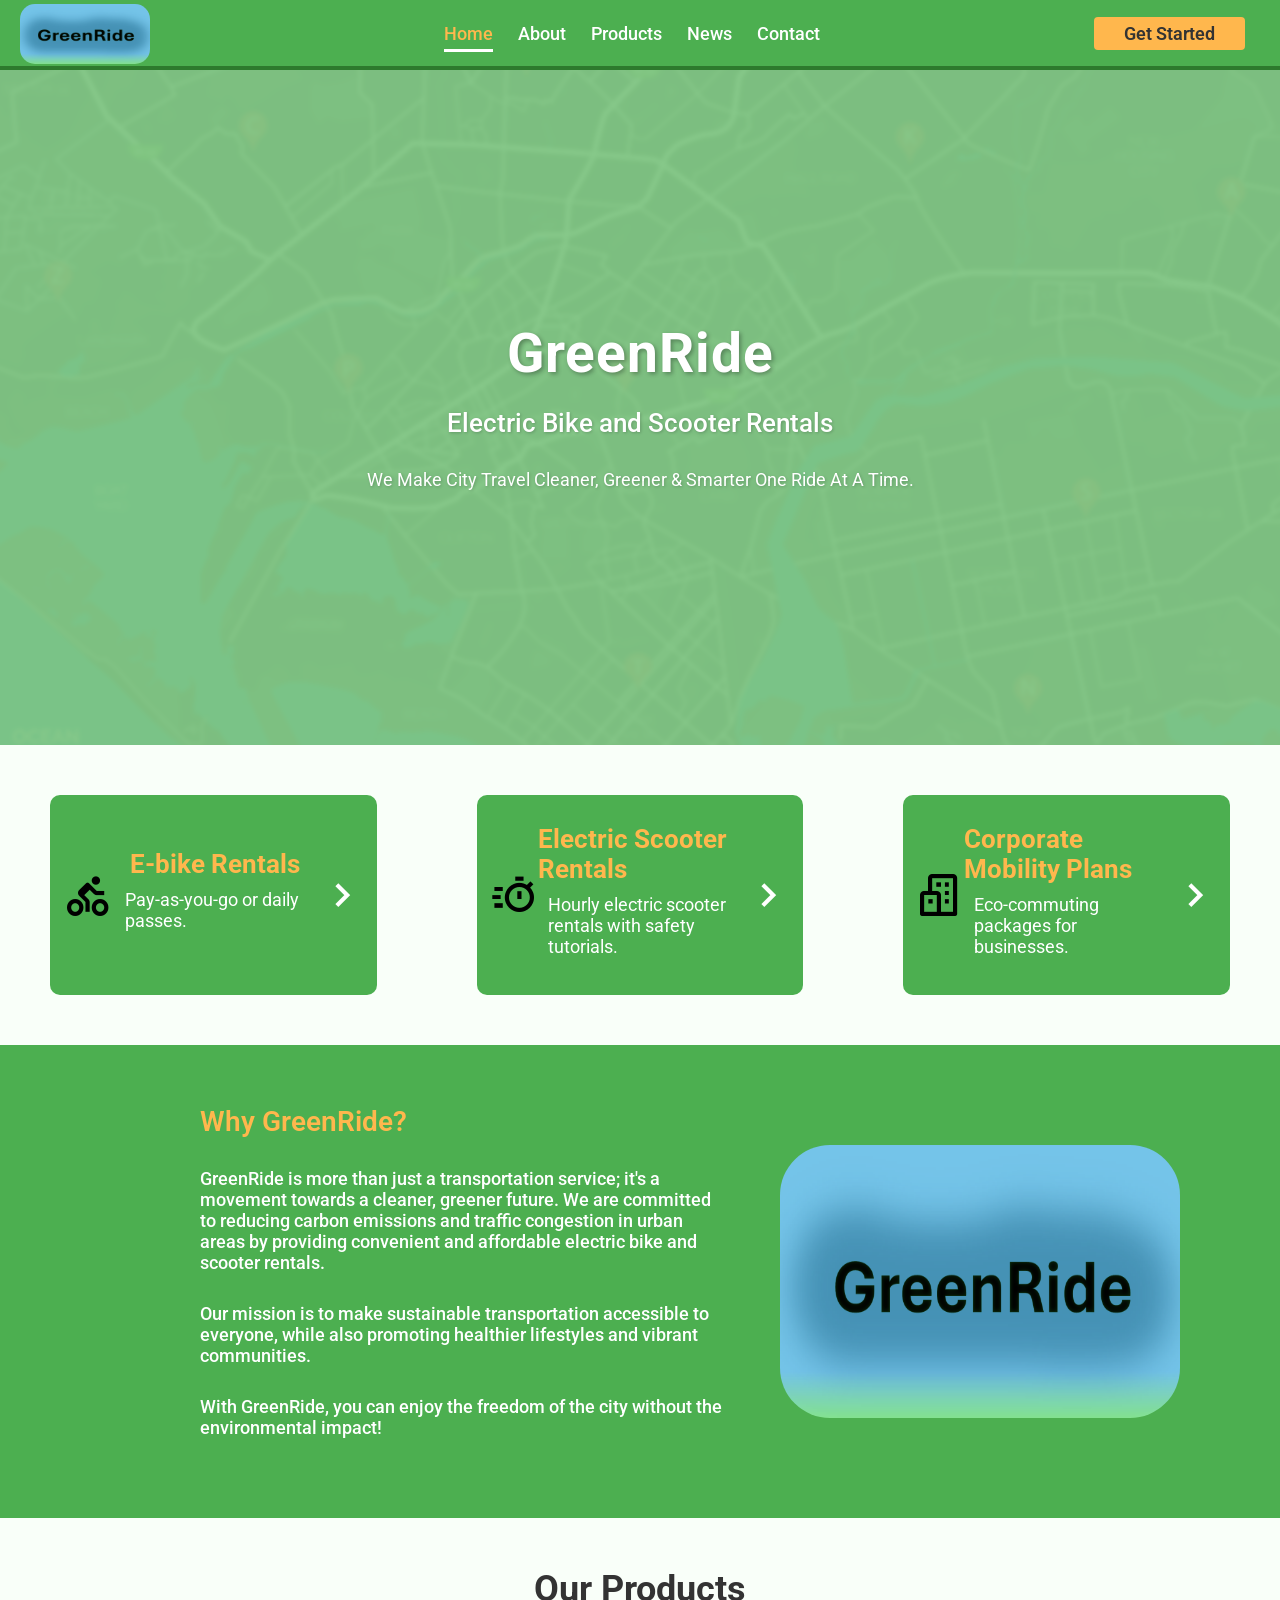
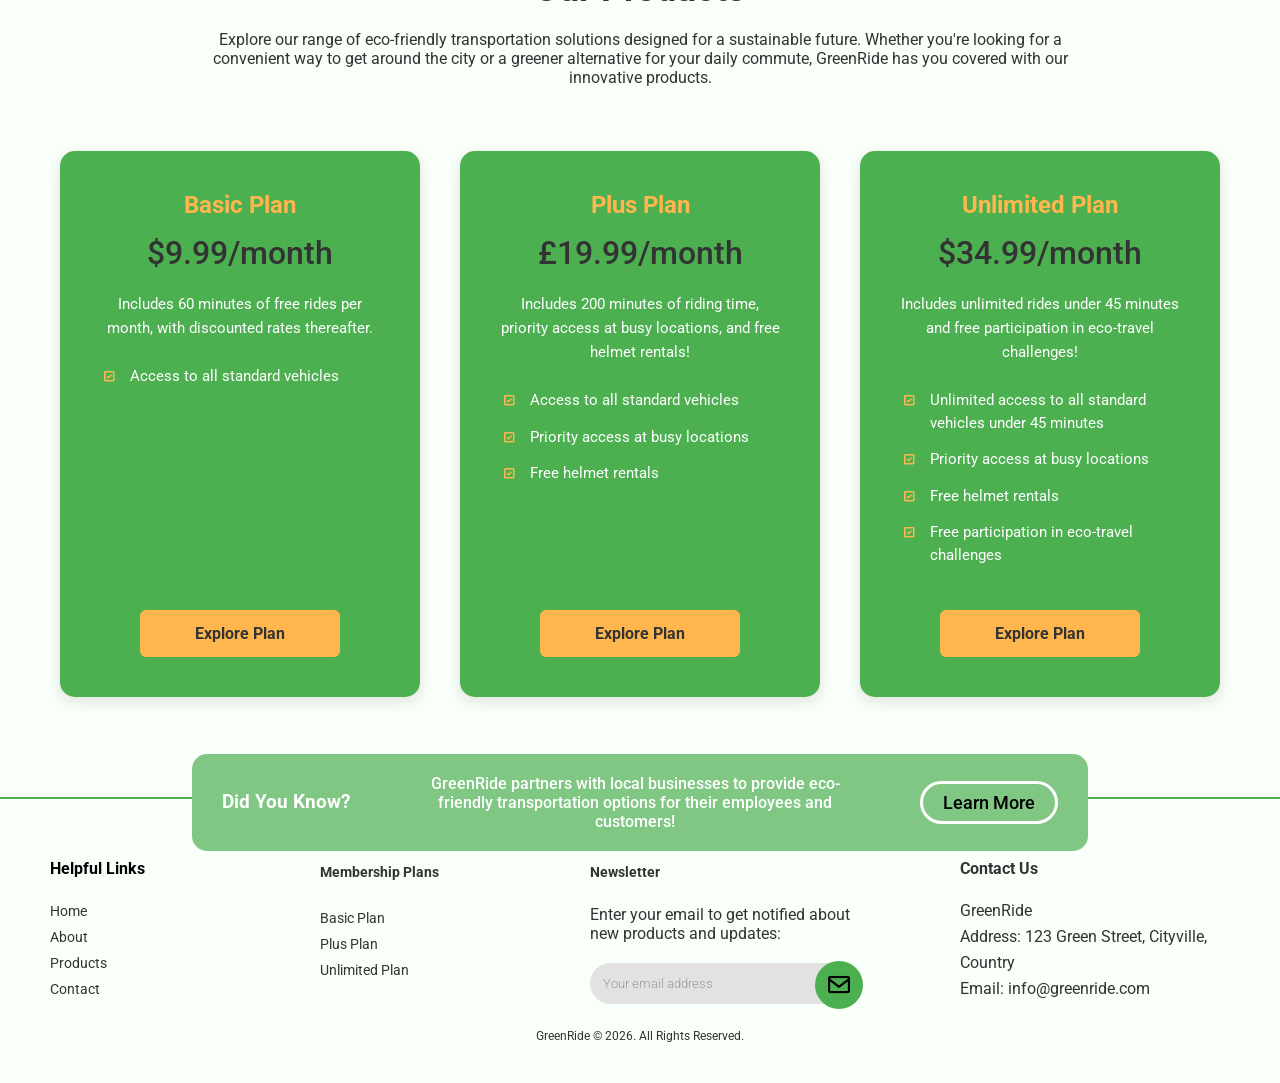
==== commit 0a98a480: "updated" ====
--- a/index.html
+++ b/index.html
@@ -3,9 +3,11 @@
 <head>
     <meta charset="UTF-8">
     <meta name="viewport" content="width=device-width, initial-scale=1.0">
-    <meta name="description" content="Welcome to GreenRide - We make city travel cleaner, greener, and smarter, one ride at a time.">
-    <meta name="keywords" content="">
-    <title id="welcome_header">GreenRide</title>
+    <meta name="description" content="GreenRide - Electric bike and scooter rentals for eco-friendly urban transportation. Pay-as-you-go or membership plans available. Reduce carbon emissions with our sustainable mobility solutions.">
+    <meta name="keywords" content="electric bike rentals, e-bike, scooter rentals, eco-friendly transportation, sustainable commute, urban mobility, green transportation, electric scooter, bike sharing, carbon neutral">
+    <meta name="author" content="GreenRide">
+    <meta name="viewport" content="width=device-width, initial-scale=1.0">
+    <title>Electric Bike & Scooter Rentals | Eco-Friendly Urban Transportation | GreenRide</title>
     <link rel="icon" type="image/x-icon" href="images/logo.png">
     <link rel="stylesheet" href="stylesheet.css">
     <link rel="stylesheet" href="navbar.css">
@@ -45,7 +47,8 @@
         </div>
 			</div>
   </nav>
-    <div class="above-the-fold">
+  <main>
+    <header class="above-the-fold">
       <div class="image-container">
         <img srcset="
           images/map-vector.jpg 100w
@@ -61,9 +64,9 @@
           <h5 class="second-description">We Make City Travel Cleaner, Greener & Smarter One Ride At A Time. </h5>
         </div>
       </div>
-    </div>
-
-    <div class="features">
+    </header>
+
+    <section class="features">
       <div class="item">
         <div class="icon">
           <i class="bx bx-cycling"></i>
@@ -94,7 +97,7 @@
         </div>
         <i class='bx  bx-chevron-right'></i>
       </div>
-    </div>
+    </section>
 
     <article>
       <div class="about-us">
@@ -114,7 +117,7 @@
       </div>
     </article>
 
-     <section class="home-product-container">
+    <section class="home-product-container">
       <h2 class="home-header">Our Products</h2>
       <p class="home-sub-header">Explore our range of eco-friendly transportation solutions designed for a sustainable future. 
         Whether you're looking for a convenient way to get around the city or a greener alternative for your daily commute, GreenRide has you covered with our innovative products.</p> 
@@ -154,42 +157,44 @@
           <button class="plan-btn">Explore Plan</button>
         </div>
       </div>
+    </section>
+  </main>
   <footer>
     <div class="start">
       <h3>Did You Know?</h3>
       <p>GreenRide partners with local businesses to provide
         eco-friendly transportation options for their employees and customers!</p>
-      <button class="speak-with-us-btn">Learn More</button>
+      <button class="speak-with-us-btn" id="learn-more-btn">Learn More</button>
     </div>
 
     <div class="links-collection">
       <div class="about">
         <h4>Helpful Links</h4>
-        <a href="#">Home</a>
-        <a href="#">About</a>
-        <a href="#">Products</a>
-        <a href="#">Contact</a>
+        <a href="index.html">Home</a>
+        <a href="about.html">About</a>
+        <a href="products.html">Products</a>
+        <a href="contact.html">Contact</a>
       </div>
 
       <div class="plans">
-        <a href="#"><h4>Membership Plans</h4></a>
-        <a href="#">Basic Plan</a>
-        <a href="#">Plus Plan</a>
-        <a href="#">Unlimited Plan</a>
+        <a href="products.html"><h4>Membership Plans</h4></a>
+        <a href="products.html?plan=basic-plan">Basic Plan</a>
+        <a href="products.html?plan=plus-plan">Plus Plan</a>
+        <a href="products.html?plan=unlimited-plan">Unlimited Plan</a>
       </div>
 
       <div class="news">
-        <a href="news"><h4 class="newsletter">Newsletter</h4></a>
+        <a href="news.html"><h4>Newsletter</h4></a>
         <p>Enter your email to get notified about new products and updates:</p>
 
-        <form>
+        <form class="newsletter-form">
           <input type="email" placeholder="Your email address">
-          <button class=""><i class='bx  bx-envelope'></i> </button>
+          <button type="submit"><i class='bx  bx-envelope'></i> </button>
         </form>
       </div>
 
       <div class="company-info">
-        <a href="#contact.html"><h4 class="contact-us">Contact Us</h4></a>
+        <h4>Contact Us</h4>
         <p>GreenRide</p>
         <p>Address: 123 Green Street, Cityville, Country</p>
         <p>Email: info@greenride.com</p>
@@ -201,6 +206,7 @@
   </footer>
 
   <noscript><p>JavaScript is required to use this website.</p></noscript>
+  <script src="https://code.jquery.com/jquery-3.6.0.min.js"></script>
   <script src="script.js"></script>
 </body>
 </html>
--- a/main.css
+++ b/main.css
@@ -9,6 +9,7 @@
 
 body {
     background-color: #F9FFF9;
+    margin: 0 auto;
 }
 
 .navbar {
@@ -21,6 +22,7 @@
     justify-content: space-between;
     z-index: 1000;
     background-color: #4CAF50;
+    border-bottom: 4px solid #2d7a2d;
 }
 
 .left-section {
@@ -178,24 +180,33 @@
 }
 
 .greenride-title {
-    font-size: 45px;
-    font-weight: 600px;
-    align-items: center;
-    justify-content: center;
-    color: rgb(0, 0, 0)
-}
-
-.first-description{
-    margin-top: 15px;
-    font-size: 25px;
+    font-size: 55px;
+    font-weight: 700;
+    color: #ffffff;
+    text-shadow: 2px 2px 4px rgba(0, 0, 0, 0.3);
+    letter-spacing: 1px;
+    margin-bottom: 10px;
+}
+
+.first-description {
+    margin-top: 20px;
+    font-size: 26px;
     font-weight: 500;
-    color:#333333;
+    color: #ffffff;
+    line-height: 1.4;
+    text-shadow: 1px 1px 3px rgba(0, 0, 0, 0.2);
 }
 
 .second-description {
-    margin-top: 20px;
+    margin-top: 25px;
     font-size: 18px;
     font-weight: 400;
+    color: #ffffff;
+    line-height: 1.6;
+    text-shadow: 1px 1px 3px rgba(0, 0, 0, 0.2);
+    max-width: 600px;
+    margin-left: auto;
+    margin-right: auto;
 }
 
 .features {
@@ -659,6 +670,82 @@
     font-size: 20px;
 }
 
+/* Satisfied Users Section */
+
+.satisfied-users {
+    margin-top: 80px;
+    margin-bottom: 100px;
+    padding: 60px 50px;
+    background-color: #F0F8F0;
+    border-radius: 20px;
+}
+
+.satisfied-users h2 {
+    color: #333333;
+    font-size: 36px;
+    font-weight: 700;
+    text-align: center;
+    margin-bottom: 10px;
+}
+
+.satisfied-users-subtitle {
+    color: #666666;
+    font-size: 18px;
+    text-align: center;
+    margin-bottom: 50px;
+    font-weight: 400;
+}
+
+.users-grid {
+    display: grid;
+    grid-template-columns: repeat(3, 1fr);
+    gap: 40px;
+}
+
+.user-card {
+    background-color: #ffffff;
+    border-radius: 15px;
+    padding: 40px;
+    box-shadow: 0 4px 12px rgba(0, 0, 0, 0.08);
+    transition: all 0.3s ease;
+    text-align: center;
+    border: 2px solid transparent;
+}
+
+.user-card:hover {
+    border-color: #4CAF50;
+    box-shadow: 0 8px 20px rgba(76, 175, 80, 0.15);
+    transform: translateY(-5px);
+}
+
+.user-image-placeholder {
+    width: 100px;
+    height: 100px;
+    border-radius: 50%;
+    background-color: #ddd;
+    margin: 0 auto 20px;
+    display: flex;
+    align-items: center;
+    justify-content: center;
+    color: #999;
+    font-size: 14px;
+}
+
+.user-name {
+    color: #333333;
+    font-size: 20px;
+    font-weight: 600;
+    margin-bottom: 15px;
+}
+
+.user-review {
+    color: #666666;
+    font-size: 16px;
+    line-height: 1.6;
+    margin-bottom: 20px;
+    font-style: italic;
+}
+
 /* products */
 
 .header {
@@ -666,6 +753,7 @@
     color: #333333;
     margin-bottom: 20px;
     font-size: 36px;
+    padding-top: 30px;
 }
 
 .sub-header{
@@ -1057,10 +1145,11 @@
 }
 
 .contact-header p {
-    font-size: 20px;
+    font-size: 18px;
     color: #f0f0f0;
     max-width: 600px;
     margin: 0 auto;
+    font-weight: 500;
 }
 
 .contact-container {
@@ -1121,6 +1210,28 @@
     box-shadow: 0 0 8px rgba(76, 175, 80, 0.2);
 }
 
+.form-group select {
+    padding: 15px;
+    border: 2px solid #ddd;
+    border-radius: 8px;
+    font-size: 15px;
+    color: #333333;
+    background-color: #ffffff;
+    transition: border-color 0.3s ease;
+    flex: 1;
+    cursor: pointer;
+}
+
+.form-group select:focus {
+    outline: none;
+    border-color: #4CAF50;
+    box-shadow: 0 0 8px rgba(76, 175, 80, 0.2);
+}
+
+.form-group #plan-options {
+    background-color: #ffffff;
+    color: #333333;
+}
 .submit-btn {
     background-color: #4CAF50;
     color: #ffffff;
@@ -1137,6 +1248,24 @@
     background-color: #45a049;
     transform: translateY(-3px);
     box-shadow: 0 8px 20px rgba(76, 175, 80, 0.3);
+}
+
+.clear-btn {
+    background-color: #ccc;
+    color: #333;
+    border: none;
+    padding: 15px 30px;
+    font-size: 16px;
+    font-weight: 700;
+    border-radius: 8px;
+    cursor: pointer;
+    transition: all 0.3s ease;
+}
+
+.clear-btn:hover {
+    background-color: #bbb;
+    transform: translateY(-3px);
+    box-shadow: 0 8px 20px rgba(128, 128, 128, 0.3);
 }
 
 .contact-info-section {
@@ -1672,10 +1801,26 @@
     width: 100%;
   }
 
+  .users-grid {
+    grid-template-columns: repeat(2, 1fr);
+    gap: 30px;
+  }
+
+  .satisfied-users {
+    padding: 40px 30px;
+  }
+
   .column {
     width: 100%;
     display: block;
     font-size: 85%;
+  }
+}
+
+/* Mobile Navigation - 700px and below */
+@media screen and (max-width: 700px) {
+  .navbar {
+    flex-wrap: wrap;
   }
 }
 
@@ -1844,5 +1989,41 @@
     width: 100%;
     padding: 12px 24px;
   }
-}
-
+
+  .users-grid {
+    grid-template-columns: 1fr;
+    gap: 20px;
+  }
+
+  .satisfied-users {
+    padding: 30px 20px;
+    margin-top: 50px;
+    margin-bottom: 50px;
+  }
+
+  .satisfied-users h2 {
+    font-size: 28px;
+  }
+
+  .satisfied-users-subtitle {
+    font-size: 16px;
+  }
+
+  .user-card {
+    padding: 25px;
+  }
+
+  .user-image-placeholder {
+    width: 80px;
+    height: 80px;
+  }
+
+  .user-name {
+    font-size: 18px;
+  }
+
+  .user-review {
+    font-size: 14px;
+  }
+}
+
